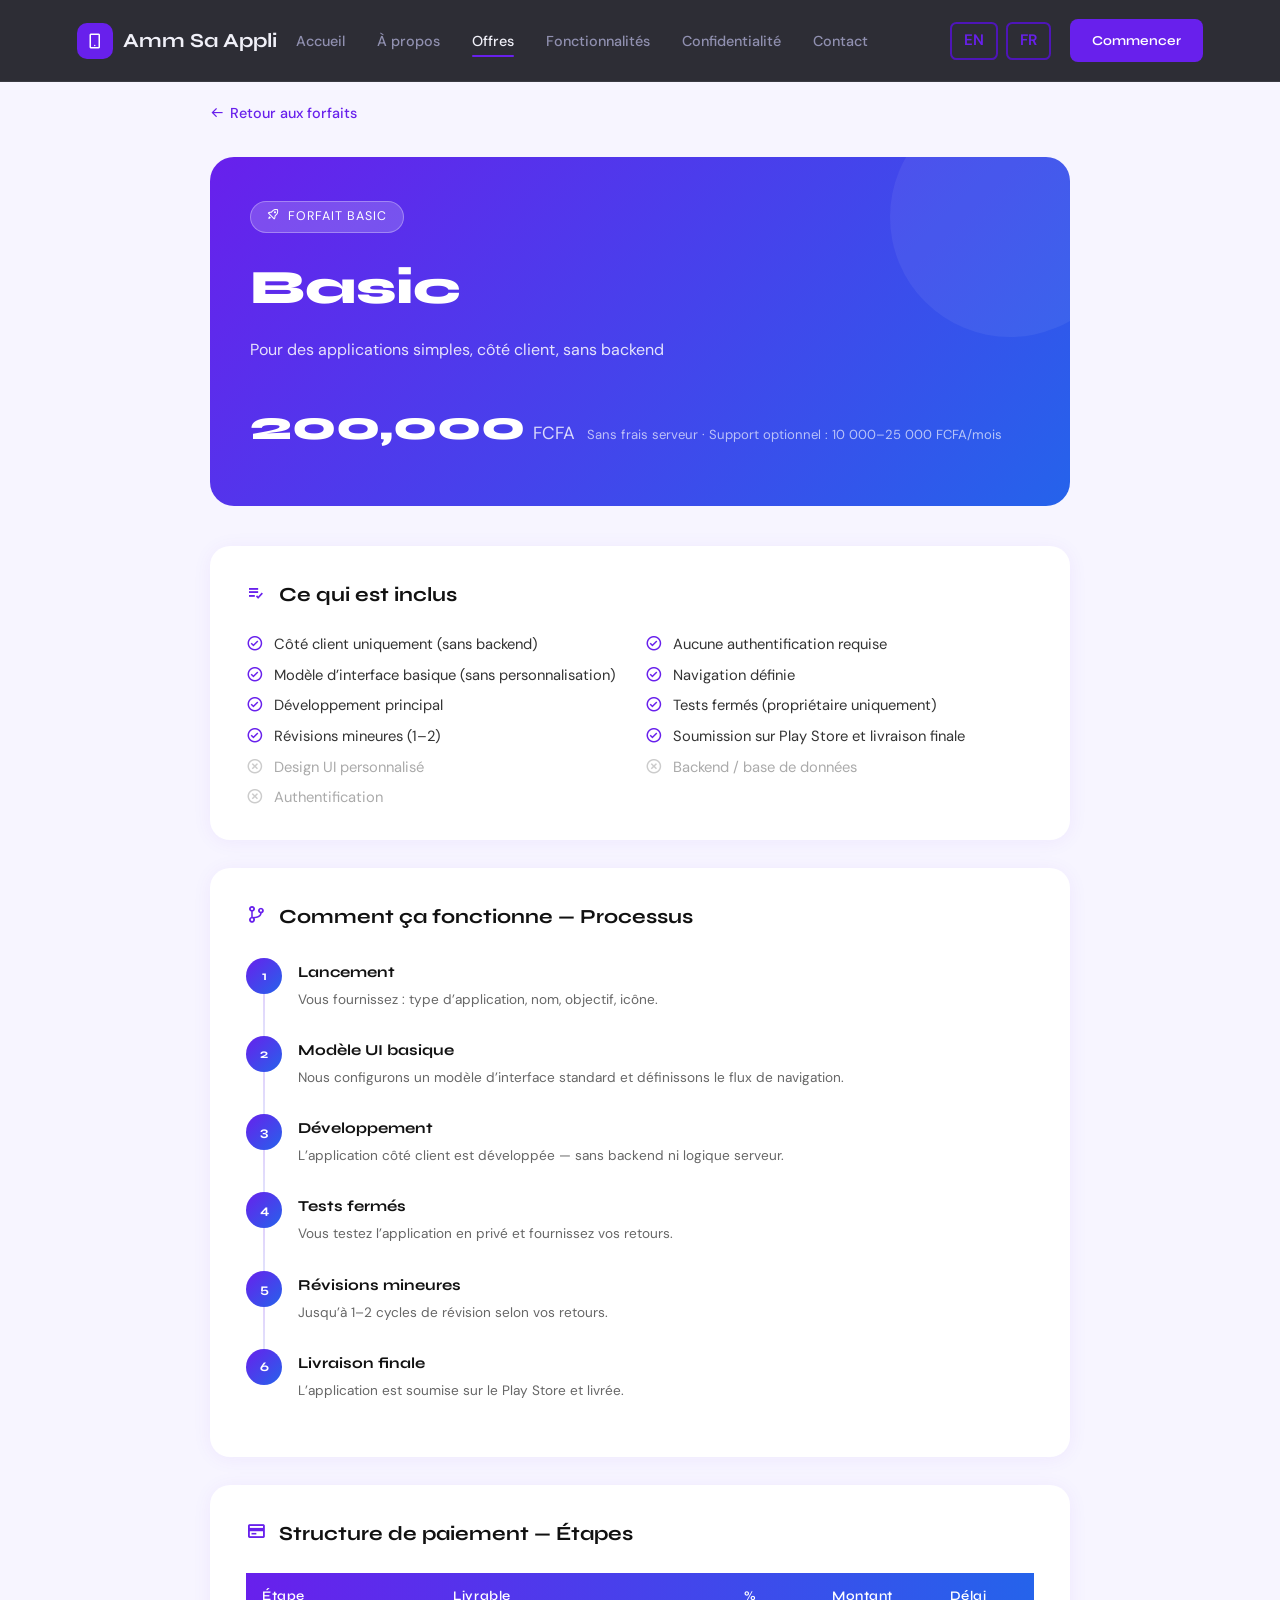
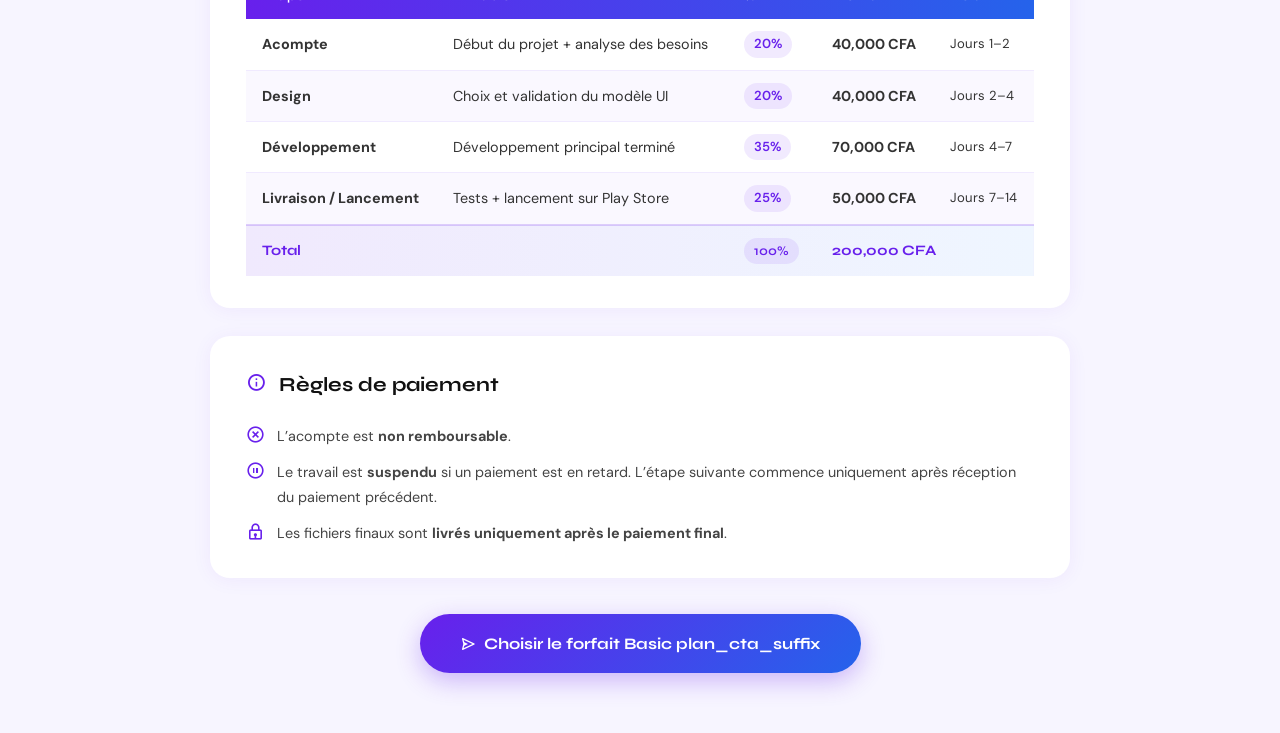
==== plan.html @ fbaacb3e "commit 3" ====
<!DOCTYPE html>
<html lang="fr">
<head>
  <meta charset="UTF-8">
  <meta name="viewport" content="width=device-width, initial-scale=1.0">
  <title>Plan Details — Amm Sa Appli</title>
  <link href="images/logo.ico" rel="icon">
  <link href="https://unpkg.com/boxicons@2.1.4/css/boxicons.min.css" rel="stylesheet">
  <link href="https://fonts.googleapis.com/css2?family=Syne:wght@400;500;600;700;800&family=DM+Sans:ital,wght@0,300;0,400;0,500;1,300&display=swap" rel="stylesheet">
  <link rel="stylesheet" href="css/style.css">
  <style>
    /* ─── PAGE LAYOUT ─── */
    body { background: #f7f5ff; }

    .plan-detail-page {
      min-height: 100vh;
      padding: 100px 20px 60px;
      max-width: 900px;
      margin: 0 auto;
    }

    .back-btn {
      display: inline-flex;
      align-items: center;
      gap: 6px;
      font-family: 'DM Sans', sans-serif;
      font-size: 0.9rem;
      color: #6820EC;
      text-decoration: none;
      margin-bottom: 32px;
      font-weight: 500;
      transition: gap 0.2s;
    }
    .back-btn:hover { gap: 10px; }

    .lang-switches {
        display: flex;
        gap: 0.5rem;
        margin-left: 4rem;
    }

    .lang-switches .lang-btn {
        font-size: 0.95rem;
        font-weight: 600;
        padding: 0.25rem 0.75rem;
        border: 2px solid var(--primary-dark);
        color: var(--primary);        /* visible text color */
        border-radius: 0.4rem;
        margin-left: 0;
        text-decoration: none;
        transition: background 0.2s, color 0.2s;
    }

    .lang-switches .lang-btn:hover {
        background-color: var(--primary-dark);
        color: #fff;                        /* white text on hover */
    }

    .lang-switches .lang-btn.active {
        background-color: var(--primary);
        border-color: var(--primary);
        color: #fff;                        /* white text when active */
    }

    /* ─── PLAN HERO ─── */
    .plan-hero {
      background: linear-gradient(135deg, #6820EC 0%, #2563EB 100%);
      border-radius: 24px;
      padding: 44px 40px;
      color: #fff;
      margin-bottom: 40px;
      position: relative;
      overflow: hidden;
    }
    .plan-hero::before {
      content: '';
      position: absolute;
      top: -60px; right: -60px;
      width: 240px; height: 240px;
      border-radius: 50%;
      background: rgba(255,255,255,0.06);
    }
    .plan-hero-tag {
      display: inline-block;
      background: rgba(255,255,255,0.18);
      border: 1px solid rgba(255,255,255,0.3);
      border-radius: 100px;
      padding: 4px 16px;
      font-size: 0.78rem;
      letter-spacing: 0.08em;
      text-transform: uppercase;
      font-family: 'DM Sans', sans-serif;
      margin-bottom: 14px;
    }
    .plan-hero h1 {
      font-family: 'Syne', sans-serif;
      font-size: clamp(2rem, 5vw, 3rem);
      font-weight: 800;
      margin: 0 0 8px;
    }
    .plan-hero p {
      font-family: 'DM Sans', sans-serif;
      font-size: 1rem;
      opacity: 0.85;
      margin: 0 0 28px;
    }
    .plan-hero-price {
      display: flex;
      align-items: baseline;
      gap: 8px;
    }
    .plan-hero-price .amt {
      font-family: 'Syne', sans-serif;
      font-size: 2.6rem;
      font-weight: 800;
    }
    .plan-hero-price .cur { font-size: 1.1rem; opacity: 0.8; }
    .plan-hero-price .sub {
      font-size: 0.82rem;
      opacity: 0.65;
      font-family: 'DM Sans', sans-serif;
      margin-left: 4px;
    }

    /* ─── WHAT'S INCLUDED ─── */
    .section-card {
      background: #fff;
      border-radius: 20px;
      padding: 32px 36px;
      margin-bottom: 28px;
      box-shadow: 0 2px 20px rgba(104,32,236,0.06);
    }
    .section-card h2 {
      font-family: 'Syne', sans-serif;
      font-size: 1.25rem;
      font-weight: 700;
      margin: 0 0 22px;
      color: #111;
    }
    .section-card h2 i {
      margin-right: 8px;
      color: #6820EC;
    }

    .features-list {
      list-style: none;
      padding: 0; margin: 0;
      display: grid;
      grid-template-columns: 1fr 1fr;
      gap: 10px;
    }
    @media (max-width: 580px) {
      .features-list { grid-template-columns: 1fr; }
      .plan-hero { padding: 30px 22px; }
      .section-card { padding: 24px 20px; }
    }
    .features-list li {
      display: flex;
      align-items: flex-start;
      gap: 10px;
      font-family: 'DM Sans', sans-serif;
      font-size: 0.92rem;
      color: #333;
      line-height: 1.4;
    }
    .features-list li i {
      color: #6820EC;
      font-size: 1.1rem;
      margin-top: 1px;
      flex-shrink: 0;
    }
    .features-list li.muted { color: #aaa; }
    .features-list li.muted i { color: #ccc; }

    /* ─── WORKFLOW STEPS ─── */
    .workflow-steps {
      display: flex;
      flex-direction: column;
      gap: 0;
    }
    .workflow-step {
      display: flex;
      gap: 16px;
      align-items: flex-start;
      position: relative;
    }
    .workflow-step:not(:last-child)::after {
      content: '';
      position: absolute;
      left: 17px;
      top: 38px;
      width: 2px;
      height: calc(100% - 14px);
      background: linear-gradient(to bottom, #6820EC33, #2563EB22);
    }
    .step-dot {
      width: 36px;
      height: 36px;
      border-radius: 50%;
      background: linear-gradient(135deg, #6820EC, #2563EB);
      color: #fff;
      display: flex;
      align-items: center;
      justify-content: center;
      font-family: 'Syne', sans-serif;
      font-weight: 700;
      font-size: 0.82rem;
      flex-shrink: 0;
      margin-top: 2px;
    }
    .step-body {
      padding-bottom: 24px;
    }
    .step-body h4 {
      font-family: 'Syne', sans-serif;
      font-size: 0.95rem;
      font-weight: 700;
      margin: 4px 0 4px;
      color: #111;
    }
    .step-body p {
      font-family: 'DM Sans', sans-serif;
      font-size: 0.85rem;
      color: #666;
      margin: 0;
      line-height: 1.5;
    }

    /* ─── PAYMENT TABLE ─── */
    .milestone-table {
      width: 100%;
      border-collapse: collapse;
      font-family: 'DM Sans', sans-serif;
      font-size: 0.9rem;
    }
    .milestone-table thead tr {
      background: linear-gradient(90deg, #6820EC, #2563EB);
      color: #fff;
    }
    .milestone-table th {
      padding: 12px 16px;
      text-align: left;
      font-family: 'Syne', sans-serif;
      font-weight: 600;
      font-size: 0.82rem;
      letter-spacing: 0.04em;
    }
    .milestone-table td {
      padding: 12px 16px;
      border-bottom: 1px solid #f0eaff;
      color: #333;
      vertical-align: middle;
    }
    .milestone-table tbody tr:last-child td { border-bottom: none; }
    .milestone-table tbody tr:nth-child(even) { background: #faf8ff; }
    .milestone-table tbody tr:hover { background: #f0e9fd; }
    .pct-badge {
      display: inline-block;
      background: #6820EC18;
      color: #6820EC;
      border-radius: 100px;
      padding: 2px 10px;
      font-weight: 600;
      font-size: 0.82rem;
    }
    .amount-cell {
      font-weight: 700;
      color: #111;
    }
    .time-cell {
      color: #888;
      font-size: 0.82rem;
      white-space: nowrap;
    }
    .table-total {
      background: linear-gradient(90deg, #f0e9fd, #eff6ff) !important;
    }
    .table-total td {
      font-weight: 700;
      font-family: 'Syne', sans-serif;
      color: #6820EC;
      border-top: 2px solid #6820EC33;
    }

    /* ─── PAYMENT RULES ─── */
    .rules-list {
      list-style: none;
      padding: 0; margin: 0;
      display: flex;
      flex-direction: column;
      gap: 12px;
    }
    .rules-list li {
      display: flex;
      gap: 12px;
      align-items: flex-start;
      font-family: 'DM Sans', sans-serif;
      font-size: 0.9rem;
      color: #444;
    }
    .rules-list li i {
      color: #6820EC;
      font-size: 1.2rem;
      flex-shrink: 0;
      margin-top: 1px;
    }

    /* ─── CTA ─── */
    .plan-cta {
      text-align: center;
      margin-top: 36px;
    }
    .plan-cta a {
      display: inline-flex;
      align-items: center;
      gap: 8px;
      background: linear-gradient(135deg, #6820EC, #2563EB);
      color: #fff;
      font-family: 'Syne', sans-serif;
      font-weight: 700;
      font-size: 1rem;
      padding: 16px 40px;
      border-radius: 100px;
      text-decoration: none;
      box-shadow: 0 8px 24px rgba(104,32,236,0.3);
      transition: transform 0.2s, box-shadow 0.2s;
    }
    .plan-cta a:hover {
      transform: translateY(-2px);
      box-shadow: 0 12px 32px rgba(104,32,236,0.4);
    }

    /* ─── HEADER (simplified) ─── */
    .header { position: fixed; }
  </style>
</head>
<body>

  <!-- HEADER -->
  <header class="header">
    <a href="index.html#home" class="logo">
        <span class="logo-icon"><i class='bx bx-mobile-alt'></i></span>
        Amm Sa Appli
    </a>
    <nav class="navbar">
        <a href="index.html#home" data-lang="nav_home">Home</a>
        <a href="index.html#about" data-lang="nav_about">About</a>
        <a href="index.html#plans" class="active" data-lang="nav_plans">Plans</a>
        <a href="index.html#features" data-lang="nav_features">Features</a>
        <a href="index.html#policy" data-lang="nav_privacy">Privacy</a>
        <a href="index.html#contact" data-lang="nav_contact">Contact</a>
    </nav>
    <div class="lang-switches">
        <a href="#" class="lang-btn" onclick="changeLanguage('en'); return false;">EN</a>
        <a href="#" class="lang-btn" onclick="changeLanguage('fr'); return false;">FR</a>
    </div>
    <a href="index.html#contact" class="btn-header" data-lang="nav_get_started">Get Started</a>
    <i class='bx bx-menu' id="menu-icon"></i>
    </header>

    <div class="plan-detail-page" id="planPage">
    <!-- Content injected by JS -->
  </div>

  <script src="languages/en.js"></script>
  <script src="languages/fr.js"></script>
  <script src="js/language.js"></script>
  <script src="js/script.js"></script>
  <script>
    function t(key) {
        const lang = localStorage.getItem('lang') || 'fr';
        const map = lang === 'en' ? en : fr;
        return map[key] || key;
    }

    const PLANS = {
        basic: {
        tag: () => t('basic_tag'),
        name: () => t('basic_name'),
        subtitle: () => t('basic_detail_subtitle'),
        price: '200,000', currency: 'FCFA',
        priceNote: () => t('basic_detail_price_note'),
        color1: '#6820EC', color2: '#2563EB', icon: 'bx-rocket',
        included: [
            { key: 'basic_di1', ok: true }, { key: 'basic_di2', ok: true },
            { key: 'basic_di3', ok: true }, { key: 'basic_di4', ok: true },
            { key: 'basic_di5', ok: true }, { key: 'basic_di6', ok: true },
            { key: 'basic_di7', ok: true }, { key: 'basic_di8', ok: true },
            { key: 'basic_di9', ok: false }, { key: 'basic_di10', ok: false },
            { key: 'basic_di11', ok: false },
        ],
        workflow: [
            { labelKey: 'basic_wf1_label', descKey: 'basic_wf1_desc' },
            { labelKey: 'basic_wf2_label', descKey: 'basic_wf2_desc' },
            { labelKey: 'basic_wf3_label', descKey: 'basic_wf3_desc' },
            { labelKey: 'basic_wf4_label', descKey: 'basic_wf4_desc' },
            { labelKey: 'basic_wf5_label', descKey: 'basic_wf5_desc' },
            { labelKey: 'basic_wf6_label', descKey: 'basic_wf6_desc' },
        ],
        milestones: [
            { nameKey: 'basic_ms1_name', delKey: 'basic_ms1_del', pct: '20%', amount: '40,000 CFA', timeKey: 'basic_ms1_time' },
            { nameKey: 'basic_ms2_name', delKey: 'basic_ms2_del', pct: '20%', amount: '40,000 CFA', timeKey: 'basic_ms2_time' },
            { nameKey: 'basic_ms3_name', delKey: 'basic_ms3_del', pct: '35%', amount: '70,000 CFA', timeKey: 'basic_ms3_time' },
            { nameKey: 'basic_ms4_name', delKey: 'basic_ms4_del', pct: '25%', amount: '50,000 CFA', timeKey: 'basic_ms4_time' },
        ],
        total: '200,000 CFA',
        },

        medium: {
        tag: () => t('medium_tag'),
        name: () => t('medium_name'),
        subtitle: () => t('medium_detail_subtitle'),
        price: '600,000', currency: 'FCFA',
        priceNote: () => t('medium_detail_price_note'),
        color1: '#6820EC', color2: '#2563EB', icon: 'bx-diamond',
        included: [
            { key: 'medium_di1', ok: true }, { key: 'medium_di2', ok: true },
            { key: 'medium_di3', ok: true }, { key: 'medium_di4', ok: true },
            { key: 'medium_di5', ok: true }, { key: 'medium_di6', ok: true },
            { key: 'medium_di7', ok: true }, { key: 'medium_di8', ok: true },
            { key: 'medium_di9', ok: true }, { key: 'medium_di10', ok: false },
            { key: 'medium_di11', ok: false },
        ],
        workflow: [
            { labelKey: 'medium_wf1_label', descKey: 'medium_wf1_desc' },
            { labelKey: 'medium_wf2_label', descKey: 'medium_wf2_desc' },
            { labelKey: 'medium_wf3_label', descKey: 'medium_wf3_desc' },
            { labelKey: 'medium_wf4_label', descKey: 'medium_wf4_desc' },
            { labelKey: 'medium_wf5_label', descKey: 'medium_wf5_desc' },
            { labelKey: 'medium_wf6_label', descKey: 'medium_wf6_desc' },
            { labelKey: 'medium_wf7_label', descKey: 'medium_wf7_desc' },
        ],
        milestones: [
            { nameKey: 'medium_ms1_name', delKey: 'medium_ms1_del', pct: '20%', amount: '120,000 CFA', timeKey: 'medium_ms1_time' },
            { nameKey: 'medium_ms2_name', delKey: 'medium_ms2_del', pct: '15%', amount: '90,000 CFA',  timeKey: 'medium_ms2_time' },
            { nameKey: 'medium_ms3_name', delKey: 'medium_ms3_del', pct: '20%', amount: '120,000 CFA', timeKey: 'medium_ms3_time' },
            { nameKey: 'medium_ms4_name', delKey: 'medium_ms4_del', pct: '25%', amount: '150,000 CFA', timeKey: 'medium_ms4_time' },
            { nameKey: 'medium_ms5_name', delKey: 'medium_ms5_del', pct: '10%', amount: '60,000 CFA',  timeKey: 'medium_ms5_time' },
            { nameKey: 'medium_ms6_name', delKey: 'medium_ms6_del', pct: '10%', amount: '60,000 CFA',  timeKey: 'medium_ms6_time' },
        ],
        total: '600,000 CFA',
        },

        pro: {
        tag: () => t('pro_tag'),
        name: () => t('pro_name'),
        subtitle: () => t('pro_detail_subtitle'),
        price: '1,400,000', currency: 'FCFA',
        priceNote: () => t('pro_detail_price_note'),
        color1: '#1a0a3d', color2: '#6820EC', icon: 'bx-crown',
        included: [
            { key: 'pro_di1', ok: true }, { key: 'pro_di2', ok: true },
            { key: 'pro_di3', ok: true }, { key: 'pro_di4', ok: true },
            { key: 'pro_di5', ok: true }, { key: 'pro_di6', ok: true },
            { key: 'pro_di7', ok: true }, { key: 'pro_di8', ok: true },
            { key: 'pro_di9', ok: true }, { key: 'pro_di10', ok: true },
            { key: 'pro_di11', ok: true },
        ],
        workflow: [
            { labelKey: 'pro_wf1_label', descKey: 'pro_wf1_desc' },
            { labelKey: 'pro_wf2_label', descKey: 'pro_wf2_desc' },
            { labelKey: 'pro_wf3_label', descKey: 'pro_wf3_desc' },
            { labelKey: 'pro_wf4_label', descKey: 'pro_wf4_desc' },
            { labelKey: 'pro_wf5_label', descKey: 'pro_wf5_desc' },
            { labelKey: 'pro_wf6_label', descKey: 'pro_wf6_desc' },
            { labelKey: 'pro_wf7_label', descKey: 'pro_wf7_desc' },
            { labelKey: 'pro_wf8_label', descKey: 'pro_wf8_desc' },
        ],
        milestones: [
            { nameKey: 'pro_ms1_name', delKey: 'pro_ms1_del', pct: '20%', amount: '280,000 CFA', timeKey: 'pro_ms1_time' },
            { nameKey: 'pro_ms2_name', delKey: 'pro_ms2_del', pct: '15%', amount: '210,000 CFA', timeKey: 'pro_ms2_time' },
            { nameKey: 'pro_ms3_name', delKey: 'pro_ms3_del', pct: '15%', amount: '210,000 CFA', timeKey: 'pro_ms3_time' },
            { nameKey: 'pro_ms4_name', delKey: 'pro_ms4_del', pct: '20%', amount: '280,000 CFA', timeKey: 'pro_ms4_time' },
            { nameKey: 'pro_ms5_name', delKey: 'pro_ms5_del', pct: '15%', amount: '210,000 CFA', timeKey: 'pro_ms5_time' },
            { nameKey: 'pro_ms6_name', delKey: 'pro_ms6_del', pct: '10%', amount: '140,000 CFA', timeKey: 'pro_ms6_time' },
            { nameKey: 'pro_ms7_name', delKey: 'pro_ms7_del', pct: '5%',  amount: '70,000 CFA',  timeKey: 'pro_ms7_time' },
        ],
        total: '1,400,000 CFA',
        },
    };

    function getPlanFromURL() {
        const params = new URLSearchParams(window.location.search);
        return params.get('plan') || 'basic';
    }

    function renderPlan(planKey) {
        const plan = PLANS[planKey];
        if (!plan) {
        document.getElementById('planPage').innerHTML = '<p>Plan not found. <a href="index.html#plans">Go back</a></p>';
        return;
        }

        const name     = plan.name();
        const tag      = plan.tag();
        const subtitle = plan.subtitle();
        const priceNote = plan.priceNote();
        document.title = `${name} — Amm Sa Appli`;

        const workflowHTML = plan.workflow.map((s, i) => `
        <div class="workflow-step">
            <div class="step-dot">${i + 1}</div>
            <div class="step-body">
            <h4>${t(s.labelKey)}</h4>
            <p>${t(s.descKey)}</p>
            </div>
        </div>
        `).join('');

        const milestonesHTML = plan.milestones.map(m => `
        <tr>
            <td><strong>${t(m.nameKey)}</strong></td>
            <td>${t(m.delKey)}</td>
            <td><span class="pct-badge">${m.pct}</span></td>
            <td class="amount-cell">${m.amount}</td>
            <td class="time-cell">${t(m.timeKey)}</td>
        </tr>
        `).join('');

        const includedHTML = plan.included.map(f => `
        <li class="${f.ok ? '' : 'muted'}">
            <i class='bx ${f.ok ? 'bx-check-circle' : 'bx-x-circle'}'></i>
            ${t(f.key)}
        </li>
        `).join('');

        document.getElementById('planPage').innerHTML = `
        <a href="index.html#plans" class="back-btn">
            <i class='bx bx-arrow-back'></i> ${t('plan_back')}
        </a>

        <div class="plan-hero" style="background: linear-gradient(135deg, ${plan.color1} 0%, ${plan.color2} 100%);">
            <div class="plan-hero-tag"><i class='bx ${plan.icon}'></i> &nbsp;${tag}</div>
            <h1>${name}</h1>
            <p>${subtitle}</p>
            <div class="plan-hero-price">
            <span class="amt">${plan.price}</span>
            <span class="cur">${plan.currency}</span>
            <span class="sub">${priceNote}</span>
            </div>
        </div>

        <div class="section-card">
            <h2><i class='bx bx-list-check'></i> ${t('plan_whats_included')}</h2>
            <ul class="features-list">${includedHTML}</ul>
        </div>

        <div class="section-card">
            <h2><i class='bx bx-git-branch'></i> ${t('plan_workflow_title')}</h2>
            <div class="workflow-steps">${workflowHTML}</div>
        </div>

        <div class="section-card">
            <h2><i class='bx bx-credit-card'></i> ${t('plan_payment_title')}</h2>
            <div style="overflow-x:auto;">
            <table class="milestone-table">
                <thead>
                <tr>
                    <th>${t('plan_th_milestone')}</th>
                    <th>${t('plan_th_deliverable')}</th>
                    <th>%</th>
                    <th>${t('plan_th_amount')}</th>
                    <th>${t('plan_th_timeline')}</th>
                </tr>
                </thead>
                <tbody>
                ${milestonesHTML}
                <tr class="table-total">
                    <td colspan="2"><strong>${t('plan_total')}</strong></td>
                    <td><span class="pct-badge">100%</span></td>
                    <td colspan="2"><strong>${plan.total}</strong></td>
                </tr>
                </tbody>
            </table>
            </div>
        </div>

        <div class="section-card">
            <h2><i class='bx bx-info-circle'></i> ${t('plan_rules_title')}</h2>
            <ul class="rules-list">
            <li><i class='bx bx-x-circle'></i> <span>${t('plan_rule1')}</span></li>
            <li><i class='bx bx-pause-circle'></i> <span>${t('plan_rule2')}</span></li>
            <li><i class='bx bx-lock'></i> <span>${t('plan_rule3')}</span></li>
            </ul>
        </div>

        <div class="plan-cta">
            <a href="index.html#contact">
            <i class='bx bx-send'></i> ${t('plan_cta_prefix')} ${name} ${t('plan_cta_suffix')}
            </a>
        </div>
        `;
    }

    // function getPlanFromURL() {
    //     const params = new URLSearchParams(window.location.search);
    //     return params.get('plan') || 'basic';
    // }

    renderPlan(getPlanFromURL());

    // Re-render when language changes so injected content updates too
    const _origChangeLanguage = window.changeLanguage;
    window.changeLanguage = function(lang) {
        _origChangeLanguage(lang);
        renderPlan(getPlanFromURL());
    };
  </script>
</body>
</html>
---- css/style.css ----
/* ===========================
   ROOT & RESET
=========================== */
*, *::before, *::after { margin: 0; padding: 0; box-sizing: border-box; }

:root {
  --primary: #6820EC;
  --secondary: #2563EB;
  --primary-light: #f0e9fd;
  --secondary-light: #eff6ff;
  --primary-dark: #4e15b8;
  --secondary-dark: #1a4fc9;
  --bg: #0a0a12;
  --bg-card: #12121f;
  --bg-card2: #1a1a2e;
  --text: #f0f0f8;
  --text-muted: #9090b0;
  --border: rgba(255,255,255,0.07);
  --font-display: 'Syne', sans-serif;
  --font-body: 'DM Sans', sans-serif;
  --radius: 16px;
  --radius-sm: 10px;
  --transition: 0.3s ease;
}

html { scroll-behavior: smooth; }

body {
  font-family: var(--font-body);
  background: var(--bg);
  color: var(--text);
  line-height: 1.7;
  overflow-x: hidden;
}

a { text-decoration: none; color: inherit; }
img { max-width: 100%; }

/* ===========================
   SCROLLBAR
=========================== */
::-webkit-scrollbar { width: 6px; }
::-webkit-scrollbar-track { background: var(--bg); }
::-webkit-scrollbar-thumb { background: var(--primary); border-radius: 3px; }

/* ===========================
   REUSABLE
=========================== */
.section-tag {
  display: inline-flex;
  align-items: center;
  gap: 8px;
  font-family: var(--font-display);
  font-size: 12px;
  font-weight: 600;
  letter-spacing: 0.1em;
  text-transform: uppercase;
  color: var(--primary);
  background: var(--primary-light);
  padding: 6px 16px;
  border-radius: 20px;
  margin-bottom: 1.2rem;
}
.section-tag.light { color: #fff; background: rgba(255,255,255,0.15); }

.section-title {
  font-family: var(--font-display);
  font-size: clamp(1.8rem, 4vw, 2.6rem);
  font-weight: 700;
  line-height: 1.2;
  margin-bottom: 1rem;
}

.section-sub {
  font-size: 1.05rem;
  color: var(--text-muted);
  max-width: 600px;
  margin-bottom: 3rem;
}

.gradient-text {
  background: linear-gradient(135deg, var(--primary), var(--secondary));
  -webkit-background-clip: text;
  -webkit-text-fill-color: transparent;
  background-clip: text;
}

.btn-primary {
  display: inline-flex;
  align-items: center;
  gap: 8px;
  background: var(--primary);
  color: #fff;
  font-family: var(--font-display);
  font-size: 0.9rem;
  font-weight: 600;
  padding: 14px 28px;
  border-radius: var(--radius-sm);
  transition: var(--transition);
  border: none;
  cursor: pointer;
}
.btn-primary:hover { background: var(--primary-dark); transform: translateY(-2px); }

.btn-outline {
  display: inline-flex;
  align-items: center;
  gap: 8px;
  background: transparent;
  color: var(--text);
  font-family: var(--font-display);
  font-size: 0.9rem;
  font-weight: 600;
  padding: 13px 28px;
  border-radius: var(--radius-sm);
  border: 1px solid var(--border);
  transition: var(--transition);
  cursor: pointer;
}
.btn-outline:hover { border-color: var(--primary); color: var(--primary); transform: translateY(-2px); }

/* ===========================
   HEADER
=========================== */
.header {
  position: fixed;
  top: 0;
  left: 0;
  width: 100%;
  display: flex;
  align-items: center;
  justify-content: space-between;
  padding: 1.2rem 6%;
  background: rgba(10,10,18,0.85);
  backdrop-filter: blur(20px);
  border-bottom: 1px solid var(--border);
  z-index: 1000;
  transition: var(--transition);
}

.logo {
  font-family: var(--font-display);
  font-size: 1.25rem;
  font-weight: 700;
  color: var(--text);
  display: flex;
  align-items: center;
  gap: 10px;
}

.logo-icon {
  width: 36px;
  height: 36px;
  background: var(--primary);
  border-radius: 10px;
  display: flex;
  align-items: center;
  justify-content: center;
  font-size: 18px;
  color: #fff;
  flex-shrink: 0;
}

.navbar {
  display: flex;
  gap: 2rem;
}

.navbar a {
  font-family: var(--font-body);
  font-size: 0.9rem;
  font-weight: 500;
  color: var(--text-muted);
  transition: var(--transition);
  position: relative;
}

.navbar a::after {
  content: '';
  position: absolute;
  bottom: -4px;
  left: 0;
  width: 0;
  height: 2px;
  background: var(--primary);
  transition: var(--transition);
  border-radius: 2px;
}

.navbar a:hover, .navbar a.active { color: var(--text); }
.navbar a:hover::after, .navbar a.active::after { width: 100%; }

.lang-switches {
    display: flex;
    gap: 0.5rem;
    margin-left: 4rem;
}

.lang-switches .lang-btn {
    font-size: 0.95rem;
    font-weight: 600;
    padding: 0.25rem 0.75rem;
    border: 2px solid var(--primary-dark);
    color: var(--primary);        /* visible text color */
    border-radius: 0.4rem;
    margin-left: 0;
    text-decoration: none;
    transition: background 0.2s, color 0.2s;
}

.lang-switches .lang-btn:hover {
    background-color: var(--primary-dark);
    color: #fff;                        /* white text on hover */
}

.lang-switches .lang-btn.active {
    background-color: var(--primary);
    border-color: var(--primary);
    color: #fff;                        /* white text when active */
}

.btn-header {
  font-family: var(--font-display);
  font-size: 0.85rem;
  font-weight: 600;
  color: #fff;
  background: var(--primary);
  padding: 10px 22px;
  border-radius: 8px;
  transition: var(--transition);
}
.btn-header:hover { background: var(--primary-dark); }

#menu-icon {
  font-size: 1.6rem;
  cursor: pointer;
  display: none;
  color: var(--text);
}

/* ===========================
   HOME
=========================== */
.home {
  min-height: 100vh;
  display: flex;
  align-items: center;
  justify-content: space-between;
  gap: 3rem;
  padding: 10rem 6% 6rem;
  position: relative;
  overflow: hidden;
}

.home-bg-shape {
  position: absolute;
  top: -200px;
  right: -200px;
  width: 700px;
  height: 700px;
  background: radial-gradient(circle, rgba(104,32,236,0.15) 0%, transparent 70%);
  pointer-events: none;
}

.home-bg-shape2 {
  position: absolute;
  bottom: -150px;
  left: -100px;
  width: 500px;
  height: 500px;
  background: radial-gradient(circle, rgba(37,99,235,0.12) 0%, transparent 70%);
  pointer-events: none;
}

.home-content {
  max-width: 580px;
  z-index: 1;
}

.home-tag {
  display: inline-flex;
  align-items: center;
  gap: 6px;
  font-size: 0.82rem;
  font-weight: 500;
  color: #3B6D11;
  background: #eaf3de;
  padding: 6px 14px;
  border-radius: 20px;
  margin-bottom: 1.5rem;
}

.home-content h1 {
  font-family: var(--font-display);
  font-size: clamp(2.2rem, 5vw, 3.4rem);
  font-weight: 800;
  line-height: 1.15;
  margin-bottom: 1.2rem;
}

.home-content p {
  font-size: 1.05rem;
  color: var(--text-muted);
  margin-bottom: 2rem;
  line-height: 1.8;
}

.home-btns {
  display: flex;
  gap: 1rem;
  flex-wrap: wrap;
  margin-bottom: 2.5rem;
}

.home-stats {
  display: flex;
  align-items: center;
  gap: 1.5rem;
}

.stat strong {
  display: block;
  font-family: var(--font-display);
  font-size: 1.5rem;
  font-weight: 700;
  color: var(--text);
}

.stat span {
  font-size: 0.8rem;
  color: var(--text-muted);
}

.stat-divider {
  width: 1px;
  height: 40px;
  background: var(--border);
}

/* PHONE MOCKUP */
.home-img { z-index: 1; flex-shrink: 0; }

.phone-mockup {
  width: 280px;
  background: var(--bg-card);
  border: 1px solid var(--border);
  border-radius: 36px;
  padding: 20px 16px;
  position: relative;
  animation: float 4s ease-in-out infinite;
}

@keyframes float {
  0%, 100% { transform: translateY(0); }
  50% { transform: translateY(-16px); }
}

.phone-screen { padding: 8px 4px; }

.phone-status-bar {
  width: 80px;
  height: 6px;
  background: var(--border);
  border-radius: 3px;
  margin: 0 auto 20px;
}

.phone-app-icon {
  width: 52px;
  height: 52px;
  background: var(--primary);
  border-radius: 14px;
  display: flex;
  align-items: center;
  justify-content: center;
  font-size: 24px;
  color: #fff;
  margin: 0 auto 10px;
}

.phone-app-name {
  text-align: center;
  font-family: var(--font-display);
  font-size: 0.85rem;
  font-weight: 700;
  margin-bottom: 20px;
}

.phone-progress-label {
  font-size: 0.72rem;
  color: var(--text-muted);
  margin-bottom: 6px;
}

.phone-progress-bar {
  width: 100%;
  height: 8px;
  background: rgba(255,255,255,0.08);
  border-radius: 4px;
  overflow: hidden;
  margin-bottom: 4px;
}

.phone-progress-fill {
  width: 78%;
  height: 100%;
  background: linear-gradient(90deg, var(--primary), var(--secondary));
  border-radius: 4px;
  animation: progress-anim 3s ease-in-out infinite alternate;
}

@keyframes progress-anim {
  from { width: 72%; }
  to { width: 84%; }
}

.phone-progress-pct {
  font-family: var(--font-display);
  font-size: 0.75rem;
  font-weight: 700;
  color: var(--primary);
  text-align: right;
  margin-bottom: 16px;
}

.phone-steps { display: flex; flex-direction: column; gap: 8px; }

.phone-step {
  font-size: 0.72rem;
  color: var(--text-muted);
  display: flex;
  align-items: center;
  gap: 8px;
  padding: 7px 10px;
  background: rgba(255,255,255,0.04);
  border-radius: 8px;
  border: 1px solid transparent;
}

.phone-step i { font-size: 14px; }

.phone-step.done {
  color: #639922;
  background: rgba(99, 153, 34, 0.08);
  border-color: rgba(99, 153, 34, 0.2);
}

.phone-step.active {
  color: var(--primary);
  background: rgba(104,32,236,0.08);
  border-color: rgba(104,32,236,0.25);
}

/* ===========================
   ABOUT
=========================== */
.about {
  padding: 7rem 6%;
  text-align: center;
}

.about-grid {
  display: grid;
  grid-template-columns: repeat(auto-fit, minmax(220px, 1fr));
  gap: 1.5rem;
  margin-top: 1rem;
}

.about-card {
  background: var(--bg-card);
  border: 1px solid var(--border);
  border-radius: var(--radius);
  padding: 2rem 1.5rem;
  text-align: left;
  transition: var(--transition);
}

.about-card:hover {
  border-color: rgba(104,32,236,0.3);
  transform: translateY(-4px);
}

.about-icon {
  width: 48px;
  height: 48px;
  border-radius: 12px;
  background: var(--primary-light);
  color: var(--primary);
  display: flex;
  align-items: center;
  justify-content: center;
  font-size: 22px;
  margin-bottom: 1rem;
}

.about-card h3 {
  font-family: var(--font-display);
  font-size: 1rem;
  font-weight: 700;
  margin-bottom: 0.5rem;
  color: var(--text);
}

.about-card p {
  font-size: 0.9rem;
  color: var(--text-muted);
  line-height: 1.7;
}

/* ===========================
   PLANS
=========================== */
.plans {
  padding: 7rem 6%;
  text-align: center;
  position: relative;
  overflow: hidden;
}

.plans-bg {
  position: absolute;
  top: 0; left: 0; right: 0; bottom: 0;
  background: radial-gradient(ellipse at 50% 0%, rgba(104,32,236,0.08) 0%, transparent 60%);
  pointer-events: none;
}

.plans-grid {
  display: grid;
  grid-template-columns: repeat(auto-fit, minmax(280px, 1fr));
  gap: 1.5rem;
  max-width: 1000px;
  margin: 0 auto;
}

.plan-card {
  background: var(--bg-card);
  border: 1px solid var(--border);
  border-radius: var(--radius);
  padding: 2rem;
  text-align: left;
  position: relative;
  transition: var(--transition);
}

.plan-card:hover { transform: translateY(-4px); }

.plan-card.featured {
  border-color: var(--primary);
  background: var(--bg-card2);
}

.plan-badge {
  position: absolute;
  top: -12px;
  left: 50%;
  transform: translateX(-50%);
  background: var(--primary);
  color: #fff;
  font-family: var(--font-display);
  font-size: 0.72rem;
  font-weight: 700;
  padding: 4px 16px;
  border-radius: 20px;
  white-space: nowrap;
}

.plan-header {
  display: flex;
  align-items: center;
  gap: 14px;
  margin-bottom: 1.5rem;
  padding-bottom: 1.5rem;
  border-bottom: 1px solid var(--border);
}

.plan-icon {
  width: 46px;
  height: 46px;
  border-radius: 12px;
  background: var(--primary-light);
  color: var(--primary);
  display: flex;
  align-items: center;
  justify-content: center;
  font-size: 22px;
  flex-shrink: 0;
}

.plan-icon.featured-icon {
  background: var(--primary);
  color: #fff;
}

.plan-icon.pro-icon {
  background: var(--secondary-light);
  color: var(--secondary);
}

.plan-header h3 {
  font-family: var(--font-display);
  font-size: 1.1rem;
  font-weight: 700;
  color: var(--text);
  margin-bottom: 2px;
}

.plan-header p {
  font-size: 0.82rem;
  color: var(--text-muted);
}

.plan-features {
  list-style: none;
  margin-bottom: 1.5rem;
  display: flex;
  flex-direction: column;
  gap: 0.6rem;
}

.plan-features li {
  display: flex;
  align-items: center;
  gap: 10px;
  font-size: 0.88rem;
  color: var(--text);
}

.plan-features li i {
  font-size: 16px;
  color: #639922;
  flex-shrink: 0;
}

.plan-features li.muted { color: var(--text-muted); }
.plan-features li.muted i { color: var(--text-muted); }

.btn-plan {
  display: block;
  text-align: center;
  font-family: var(--font-display);
  font-size: 0.9rem;
  font-weight: 600;
  padding: 12px;
  border-radius: var(--radius-sm);
  border: 1px solid var(--border);
  color: var(--text);
  transition: var(--transition);
}

.btn-plan:hover { border-color: var(--primary); color: var(--primary); }

.btn-plan.featured-btn {
  background: var(--primary);
  border-color: var(--primary);
  color: #fff;
}
.btn-plan.featured-btn:hover { background: var(--primary-dark); }

/* ===========================
   FEATURES
=========================== */
.features {
  padding: 7rem 6%;
  text-align: center;
}

.features-grid {
  display: grid;
  grid-template-columns: repeat(auto-fit, minmax(260px, 1fr));
  gap: 1.5rem;
}

.feature-item {
  background: var(--bg-card);
  border: 1px solid var(--border);
  border-radius: var(--radius);
  padding: 2rem 1.5rem;
  text-align: left;
  transition: var(--transition);
  position: relative;
  overflow: hidden;
}

.feature-item::before {
  content: '';
  position: absolute;
  top: 0; left: 0; right: 0;
  height: 3px;
  background: linear-gradient(90deg, var(--primary), var(--secondary));
  transform: scaleX(0);
  transition: var(--transition);
  transform-origin: left;
}

.feature-item:hover { transform: translateY(-4px); border-color: rgba(104,32,236,0.25); }
.feature-item:hover::before { transform: scaleX(1); }

.feature-item > i {
  font-size: 32px;
  color: var(--primary);
  margin-bottom: 1rem;
  display: block;
}

.feature-item h3 {
  font-family: var(--font-display);
  font-size: 1rem;
  font-weight: 700;
  margin-bottom: 0.5rem;
  color: var(--text);
}

.feature-item p {
  font-size: 0.88rem;
  color: var(--text-muted);
  line-height: 1.7;
}

/* ===========================
   POLICY
=========================== */
.policy {
  padding: 7rem 6%;
  background: var(--bg-card);
  border-top: 1px solid var(--border);
  border-bottom: 1px solid var(--border);
}

.policy-inner { max-width: 1100px; margin: 0 auto; }

.policy-grid {
  display: grid;
  grid-template-columns: repeat(auto-fit, minmax(240px, 1fr));
  gap: 1.5rem;
  margin-bottom: 3rem;
}

.policy-block {
  background: var(--bg);
  border: 1px solid var(--border);
  border-radius: var(--radius);
  padding: 1.5rem;
  transition: var(--transition);
}

.policy-block:hover { border-color: rgba(104,32,236,0.3); }

.policy-icon {
  width: 42px;
  height: 42px;
  border-radius: 10px;
  background: var(--primary-light);
  color: var(--primary);
  display: flex;
  align-items: center;
  justify-content: center;
  font-size: 20px;
  margin-bottom: 1rem;
}

.policy-block h3 {
  font-family: var(--font-display);
  font-size: 0.95rem;
  font-weight: 700;
  margin-bottom: 0.5rem;
  color: var(--text);
}

.policy-block p {
  font-size: 0.85rem;
  color: var(--text-muted);
  line-height: 1.75;
}

.policy-block a {
  color: var(--secondary);
  text-decoration: underline;
}

.policy-footer {
  display: flex;
  align-items: center;
  justify-content: space-between;
  gap: 1rem;
  flex-wrap: wrap;
  padding-top: 2rem;
  border-top: 1px solid var(--border);
}

.policy-footer p {
  font-size: 0.9rem;
  color: var(--text-muted);
}

.policy-footer strong { color: var(--text); }

.policy-footer a.btn-outline {
  flex-shrink: 0;
}

/* ===========================
   CONTACT
=========================== */
.contact {
  padding: 7rem 6%;
  text-align: center;
  position: relative;
  overflow: hidden;
}

.contact-bg {
  position: absolute;
  top: 0; left: 0; right: 0; bottom: 0;
  background: radial-gradient(ellipse at 50% 50%, rgba(37,99,235,0.07) 0%, transparent 65%);
  pointer-events: none;
}

.contact .section-title.light,
.contact .section-sub.light { color: var(--text-muted); }
.contact .section-title.light { color: var(--text); }

.contact-box {
  display: grid;
  grid-template-columns: 1fr 1.6fr;
  gap: 3rem;
  max-width: 900px;
  margin: 0 auto;
  text-align: left;
}

.contact-info h3 {
  font-family: var(--font-display);
  font-size: 1.1rem;
  font-weight: 700;
  margin-bottom: 1.5rem;
  color: var(--text);
}

.contact-item {
  display: flex;
  align-items: flex-start;
  gap: 14px;
  margin-bottom: 1.5rem;
}

.contact-item > i {
  font-size: 22px;
  color: var(--primary);
  margin-top: 2px;
  flex-shrink: 0;
}

.contact-item span {
  display: block;
  font-size: 0.75rem;
  color: var(--text-muted);
  margin-bottom: 2px;
  text-transform: uppercase;
  letter-spacing: 0.05em;
}

.contact-item a {
  font-size: 0.9rem;
  color: var(--text);
  transition: var(--transition);
}
.contact-item a:hover { color: var(--primary); }

.contact-form { display: flex; flex-direction: column; gap: 1rem; }

.form-group { display: flex; flex-direction: column; gap: 6px; }

.form-group label {
  font-size: 0.82rem;
  font-weight: 500;
  color: var(--text-muted);
}

.form-group input,
.form-group select,
.form-group textarea {
  background: var(--bg-card);
  border: 1px solid var(--border);
  border-radius: var(--radius-sm);
  padding: 12px 16px;
  color: var(--text);
  font-family: var(--font-body);
  font-size: 0.9rem;
  outline: none;
  transition: var(--transition);
}

.form-group input:focus,
.form-group select:focus,
.form-group textarea:focus { border-color: var(--primary); }

.form-group textarea { resize: vertical; }
.form-group select option { background: var(--bg-card); }

.btn-submit {
  display: inline-flex;
  align-items: center;
  justify-content: center;
  gap: 8px;
  background: var(--primary);
  color: #fff;
  font-family: var(--font-display);
  font-size: 0.95rem;
  font-weight: 600;
  padding: 14px;
  border-radius: var(--radius-sm);
  border: none;
  cursor: pointer;
  transition: var(--transition);
}
.btn-submit:hover { background: var(--primary-dark); transform: translateY(-2px); }

.form-note {
  font-size: 0.78rem;
  color: var(--text-muted);
  display: flex;
  align-items: center;
  gap: 6px;
}

/* ===========================
   FOOTER
=========================== */
.footer {
  padding: 4rem 6% 2rem;
  background: var(--bg-card);
  border-top: 1px solid var(--border);
}

.footer-top {
  display: flex;
  justify-content: space-between;
  gap: 3rem;
  flex-wrap: wrap;
  margin-bottom: 3rem;
}

.footer-brand { max-width: 320px; }

.footer-brand .logo { margin-bottom: 1rem; display: inline-flex; }

.footer-brand p {
  font-size: 0.88rem;
  color: var(--text-muted);
  line-height: 1.7;
  margin-bottom: 1rem;
}

.footer-badge {
  display: inline-flex;
  align-items: center;
  gap: 6px;
  font-size: 0.78rem;
  color: #639922;
  background: rgba(99,153,34,0.1);
  padding: 5px 12px;
  border-radius: 20px;
}

.footer-links {
  display: flex;
  gap: 3rem;
}

.footer-col h4 {
  font-family: var(--font-display);
  font-size: 0.85rem;
  font-weight: 700;
  color: var(--text);
  margin-bottom: 1rem;
  text-transform: uppercase;
  letter-spacing: 0.06em;
}

.footer-col {
  display: flex;
  flex-direction: column;
  gap: 0.5rem;
}

.footer-col a {
  font-size: 0.88rem;
  color: var(--text-muted);
  transition: var(--transition);
}
.footer-col a:hover { color: var(--primary); }

.footer-bottom {
  display: flex;
  align-items: center;
  justify-content: space-between;
  padding-top: 2rem;
  border-top: 1px solid var(--border);
}

.footer-bottom p { font-size: 0.85rem; color: var(--text-muted); }

.back-top {
  width: 40px;
  height: 40px;
  background: var(--primary);
  color: #fff;
  border-radius: 10px;
  display: flex;
  align-items: center;
  justify-content: center;
  font-size: 20px;
  transition: var(--transition);
}
.back-top:hover { background: var(--primary-dark); transform: translateY(-2px); }

/* ===========================
   RESPONSIVE
=========================== */
@media (max-width: 1024px) {
  .home { flex-direction: column; text-align: center; padding-top: 8rem; }
  .home-content { max-width: 100%; }
  .home-btns { justify-content: center; }
  .home-stats { justify-content: center; }
  .contact-box { grid-template-columns: 1fr; }
}

@media (max-width: 768px) {
  .navbar { display: none; position: absolute; top: 100%; left: 0; width: 100%; background: rgba(10,10,18,0.98); flex-direction: column; padding: 1.5rem; gap: 1rem; border-bottom: 1px solid var(--border); }
  .navbar.active { display: flex; }
  .btn-header { display: none; }
  #menu-icon { display: block; }
  .footer-top { flex-direction: column; }
  .footer-links { flex-wrap: wrap; gap: 2rem; }
  .policy-footer { flex-direction: column; align-items: flex-start; }
}

@media (max-width: 480px) {
  .home-content h1 { font-size: 1.9rem; }
  .plans-grid { grid-template-columns: 1fr; }
}

/* ===========================
   SCROLL REVEAL INITIAL
=========================== */
.reveal {
  opacity: 0;
  transform: translateY(30px);
  transition: opacity 0.6s ease, transform 0.6s ease;
}
.reveal.visible { opacity: 1; transform: translateY(0); }
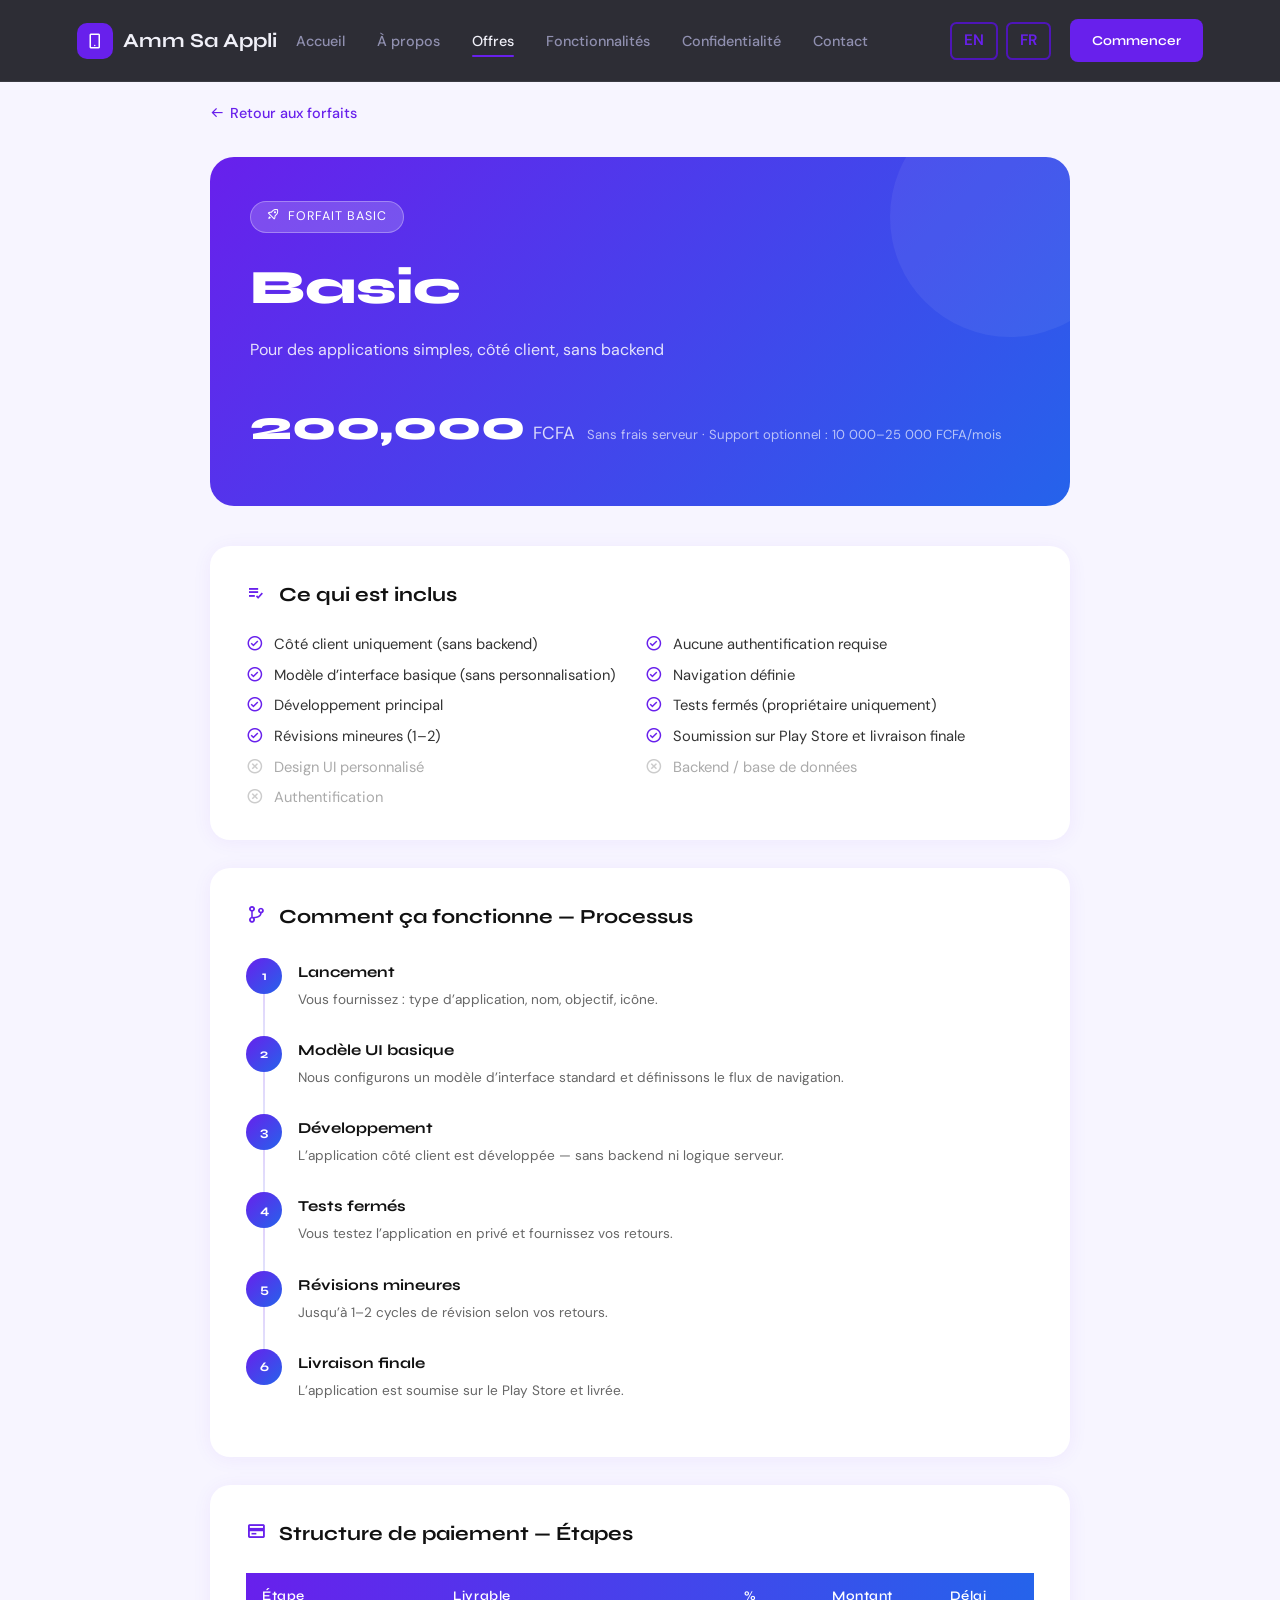
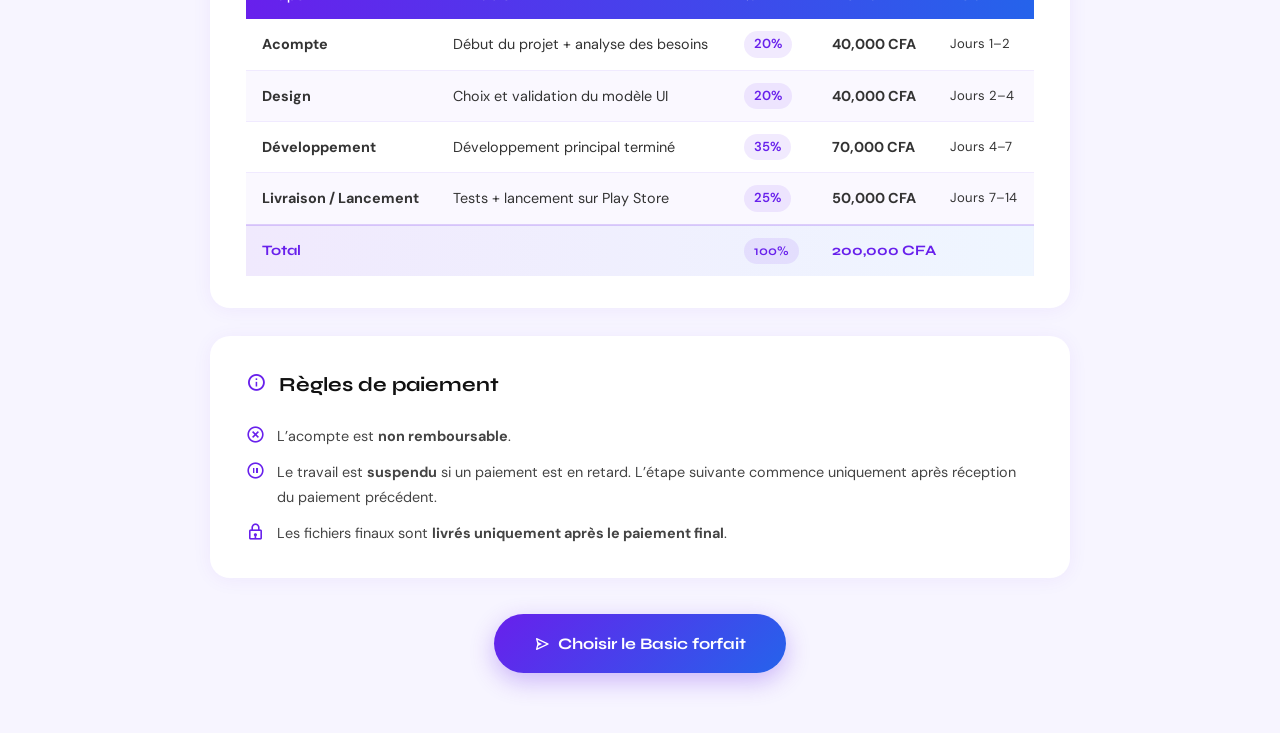
==== commit e785d954: "commit 5" ====
--- a/plan.html
+++ b/plan.html
@@ -592,11 +592,6 @@
         `;
     }
 
-    // function getPlanFromURL() {
-    //     const params = new URLSearchParams(window.location.search);
-    //     return params.get('plan') || 'basic';
-    // }
-
     renderPlan(getPlanFromURL());
 
     // Re-render when language changes so injected content updates too
--- a/css/style.css
+++ b/css/style.css
@@ -796,6 +796,14 @@
 
 .policy-footer a.btn-outline {
   flex-shrink: 0;
+  color: var(--primary-light);
+  border-color: var(--primary);
+}
+
+.policy-footer a.btn-outline:hover {
+  flex-shrink: 0;
+  color: var(--primary);
+  border-color: var(--primary);
 }
 
 /* ===========================
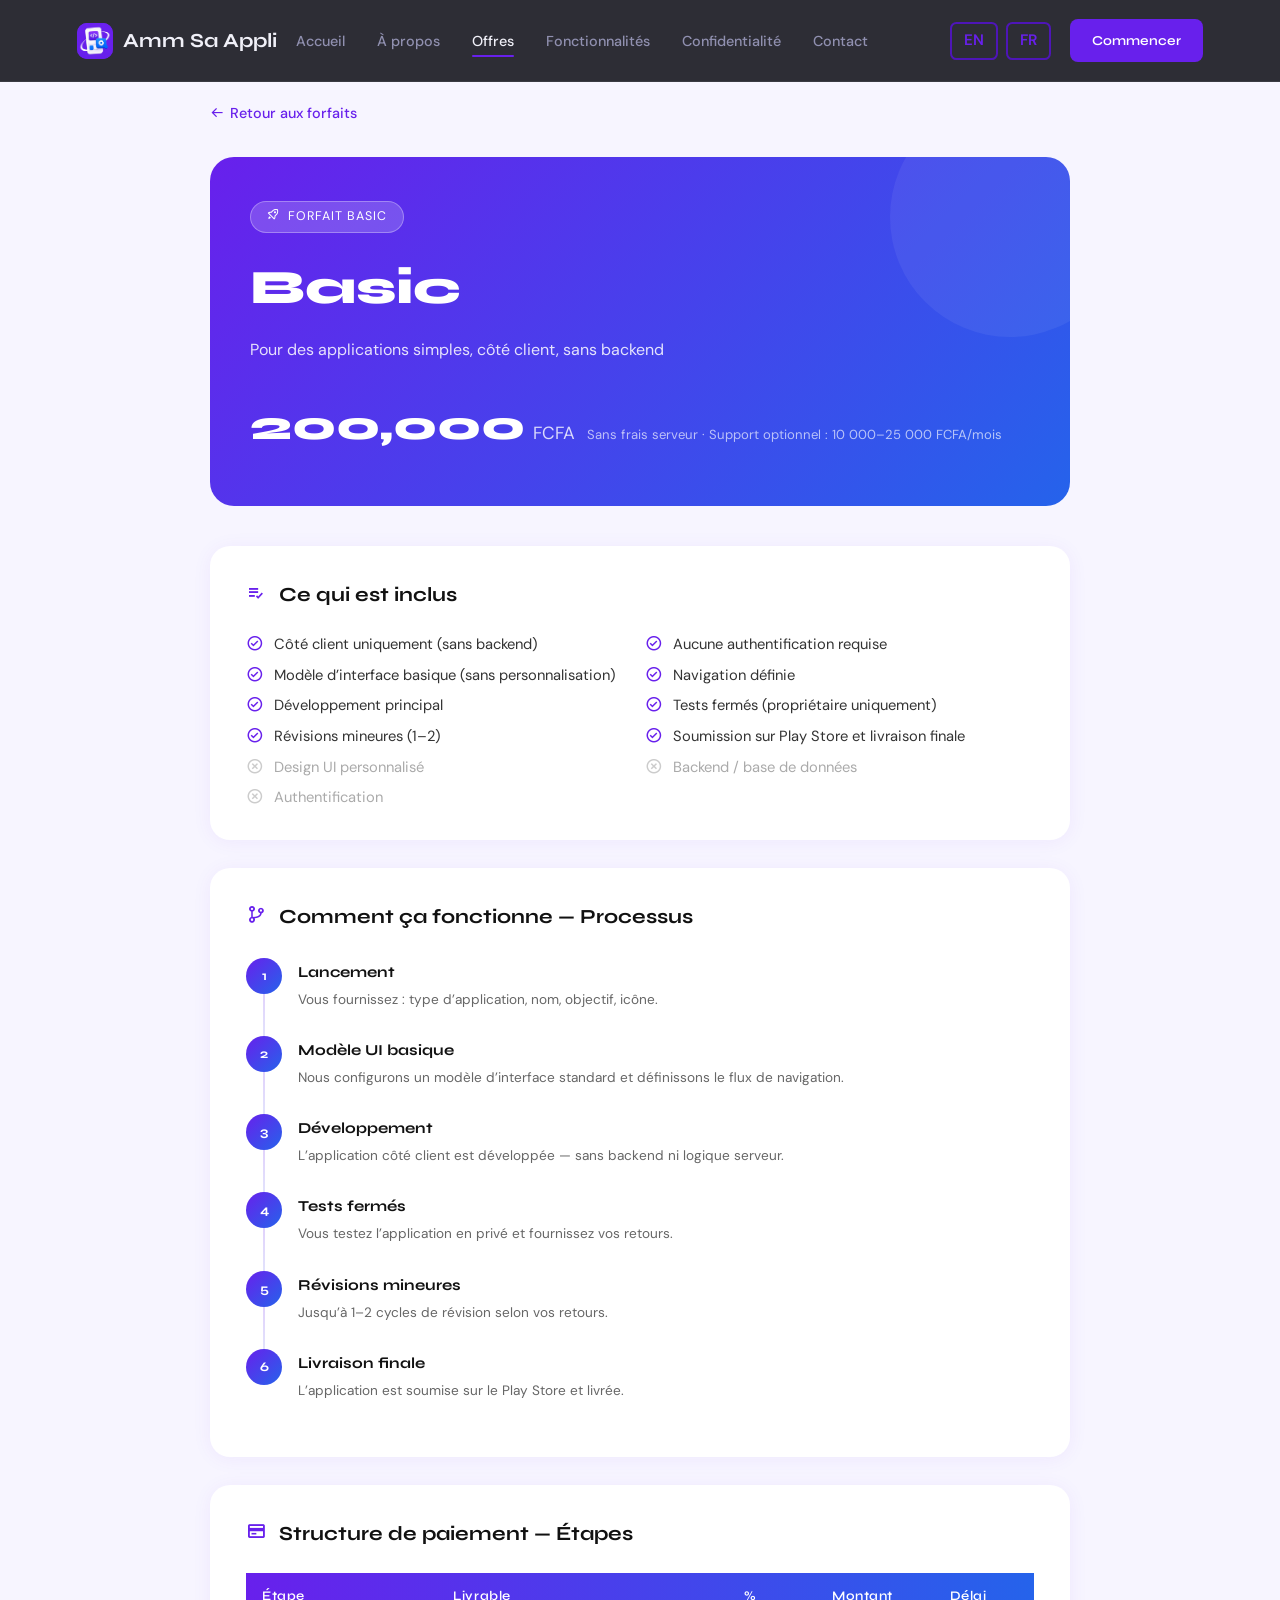
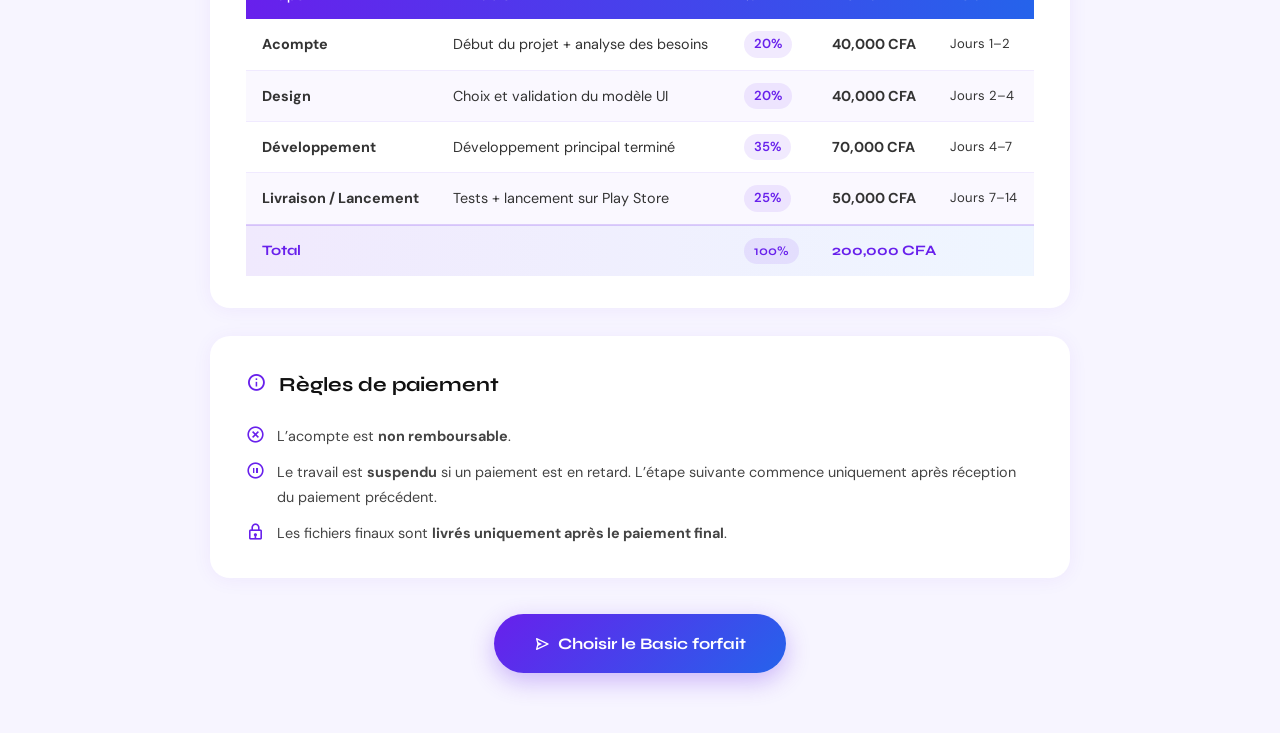
==== commit 053ea9e5: "commit 11" ====
--- a/plan.html
+++ b/plan.html
@@ -339,7 +339,7 @@
   <!-- HEADER -->
   <header class="header">
     <a href="index.html#home" class="logo">
-        <span class="logo-icon"><i class='bx bx-mobile-alt'></i></span>
+        <span class="logo-icon"><img src="images/logo.jpeg" alt="Amm Sa Appli logo" style="width:100%;height:100%;object-fit:cover;border-radius:10px;display:block;"></span>
         Amm Sa Appli
     </a>
     <nav class="navbar">
@@ -354,7 +354,10 @@
         <a href="#" class="lang-btn" onclick="changeLanguage('en'); return false;">EN</a>
         <a href="#" class="lang-btn" onclick="changeLanguage('fr'); return false;">FR</a>
     </div>
-    <a href="index.html#contact" class="btn-header" data-lang="nav_get_started">Get Started</a>
+    <a href="#" class="btn-header" data-lang="nav_get_started"
+      onclick="window.location.href='index.html?plan=' + getPlanFromURL() + '#contact'; return false;">
+      Get Started
+    </a>
     <i class='bx bx-menu' id="menu-icon"></i>
     </header>
 
--- a/css/style.css
+++ b/css/style.css
@@ -634,6 +634,15 @@
 .plan-features li.muted { color: var(--text-muted); }
 .plan-features li.muted i { color: var(--text-muted); }
 
+.price-amount {
+  color: #f0f0f8 !important;
+}
+
+.price-currency,
+.price-note {
+  color: #9090b0 !important;
+}
+
 .btn-plan {
   display: block;
   text-align: center;
@@ -645,6 +654,7 @@
   border: 1px solid var(--border);
   color: var(--text);
   transition: var(--transition);
+  margin-top: 10px;
 }
 
 .btn-plan:hover { border-color: var(--primary); color: var(--primary); }
@@ -1057,3 +1067,33 @@
   transition: opacity 0.6s ease, transform 0.6s ease;
 }
 .reveal.visible { opacity: 1; transform: translateY(0); }
+
+.toast {
+  position: fixed;
+  bottom: 2rem;
+  left: 50%;
+  transform: translateX(-50%) translateY(20px);
+  background: var(--bg-card2);
+  border: 1px solid var(--border);
+  color: var(--text);
+  padding: 14px 24px;
+  border-radius: var(--radius-sm);
+  display: flex;
+  align-items: center;
+  gap: 10px;
+  font-size: 0.9rem;
+  opacity: 0;
+  transition: all 0.3s ease;
+  z-index: 9999;
+  box-shadow: 0 8px 32px rgba(0,0,0,0.4);
+}
+
+.toast-visible {
+  opacity: 1;
+  transform: translateX(-50%) translateY(0);
+}
+
+.toast-success { border-color: #639922; }
+.toast-success i { color: #639922; }
+.toast-error { border-color: #e53e3e; }
+.toast-error i { color: #e53e3e; }
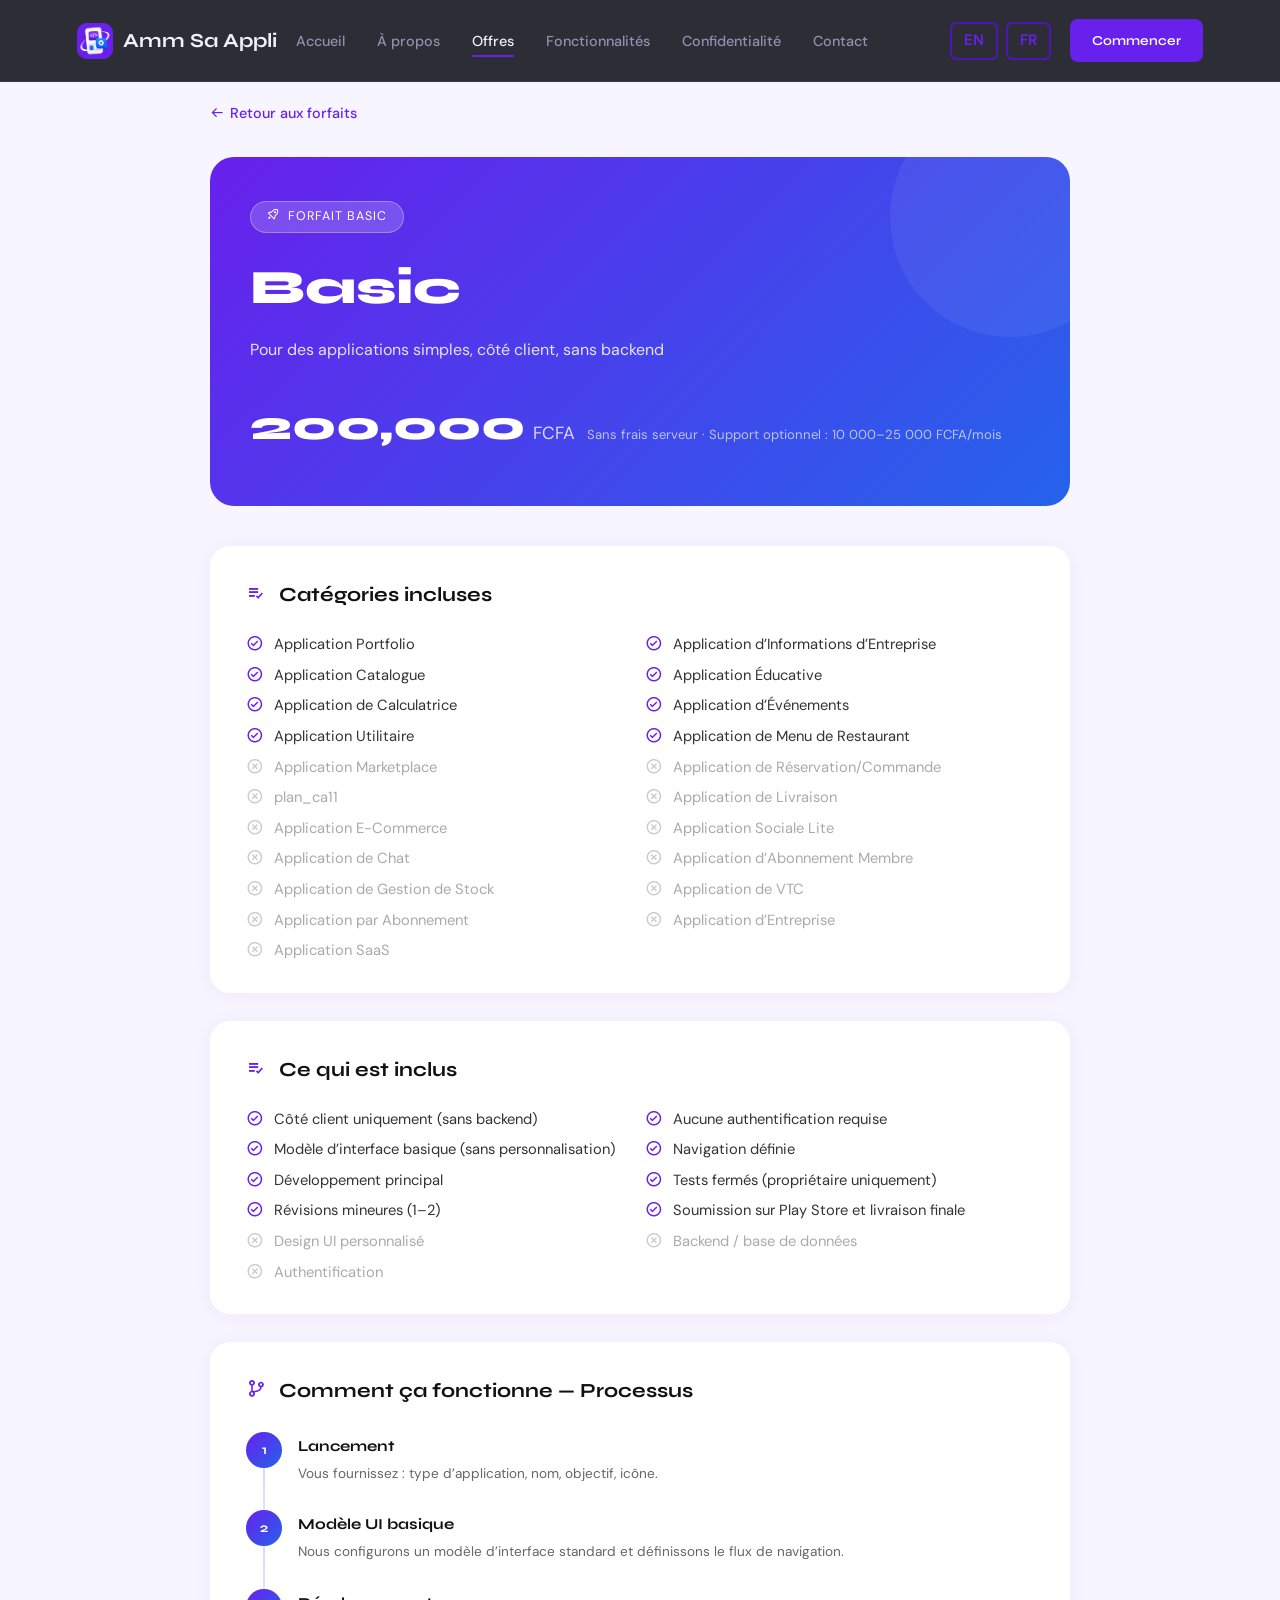
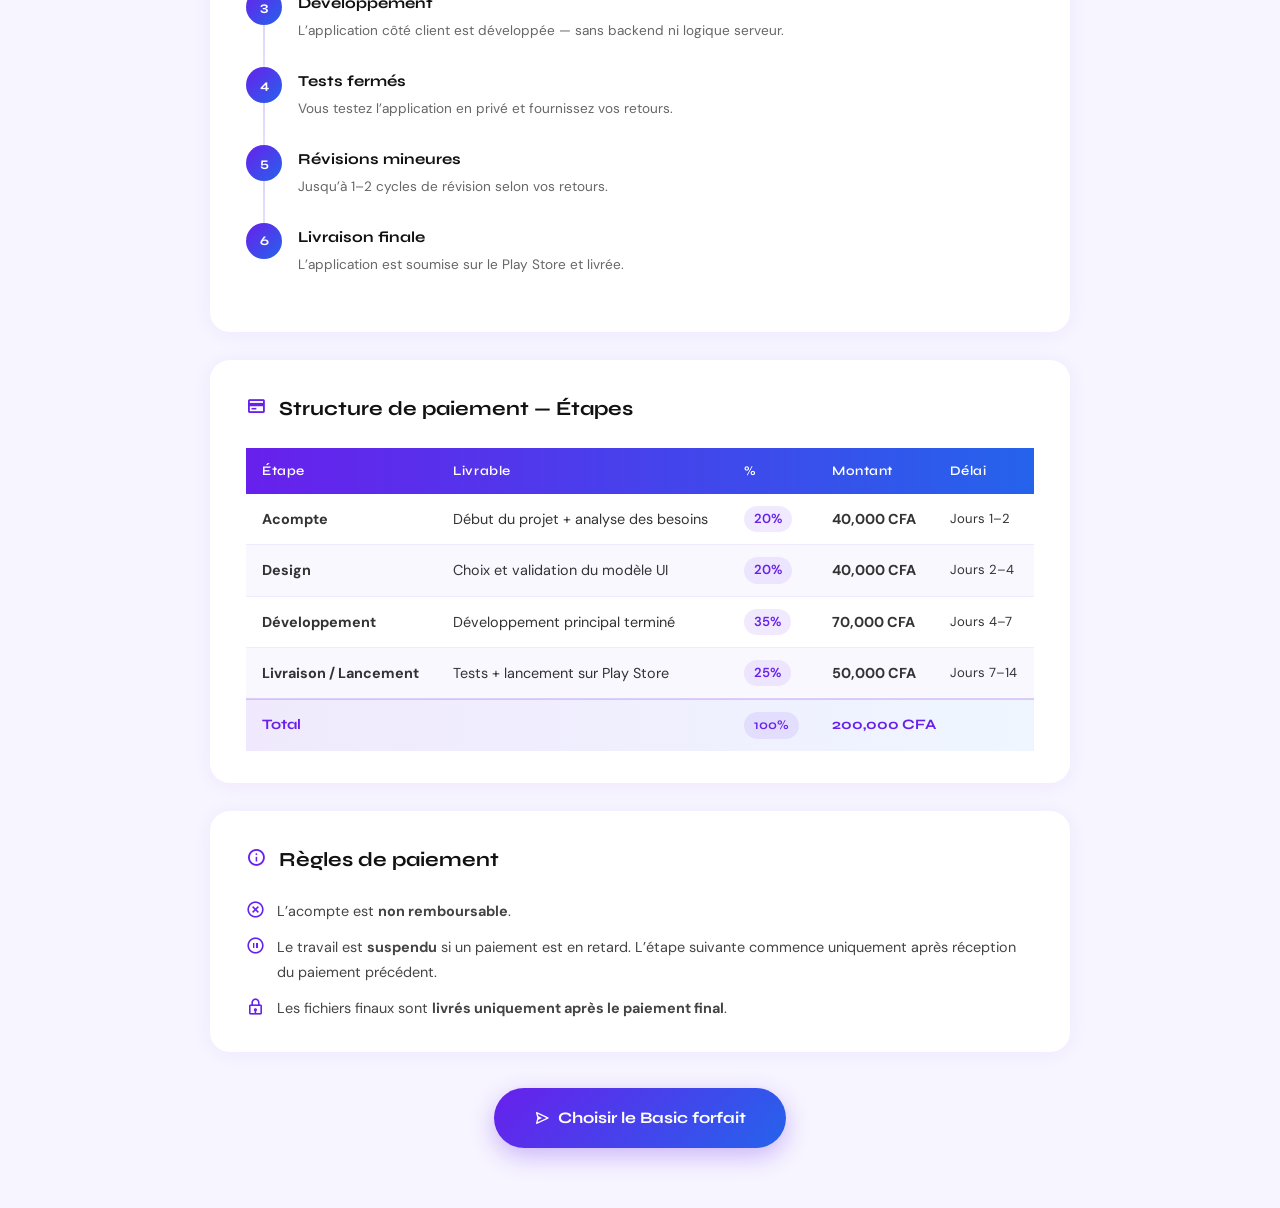
==== commit 8899eaf0: "commit 12" ====
--- a/plan.html
+++ b/plan.html
@@ -384,6 +384,19 @@
         price: '200,000', currency: 'FCFA',
         priceNote: () => t('basic_detail_price_note'),
         color1: '#6820EC', color2: '#2563EB', icon: 'bx-rocket',
+        categories: [
+            { key: 'plan_ca1', ok: true }, { key: 'plan_ca2', ok: true },
+            { key: 'plan_ca3', ok: true }, { key: 'plan_ca4', ok: true },
+            { key: 'plan_ca5', ok: true }, { key: 'plan_ca6', ok: true },
+            { key: 'plan_ca7', ok: true }, { key: 'plan_ca8', ok: true },
+            { key: 'plan_ca9', ok: false }, { key: 'plan_ca10', ok: false },
+            { key: 'plan_ca11', ok: false }, { key: 'plan_ca12', ok: false },
+            { key: 'plan_ca13', ok: false }, { key: 'plan_ca14', ok: false },
+            { key: 'plan_ca15', ok: false }, { key: 'plan_ca16', ok: false },
+            { key: 'plan_ca17', ok: false }, { key: 'plan_ca18', ok: false },
+            { key: 'plan_ca19', ok: false }, { key: 'plan_ca20', ok: false },
+            { key: 'plan_ca21', ok: false },
+        ],
         included: [
             { key: 'basic_di1', ok: true }, { key: 'basic_di2', ok: true },
             { key: 'basic_di3', ok: true }, { key: 'basic_di4', ok: true },
@@ -416,6 +429,19 @@
         price: '600,000', currency: 'FCFA',
         priceNote: () => t('medium_detail_price_note'),
         color1: '#6820EC', color2: '#2563EB', icon: 'bx-diamond',
+        categories: [
+            { key: 'plan_ca1', ok: true }, { key: 'plan_ca2', ok: true },
+            { key: 'plan_ca3', ok: true }, { key: 'plan_ca4', ok: true },
+            { key: 'plan_ca5', ok: true }, { key: 'plan_ca6', ok: true },
+            { key: 'plan_ca7', ok: true }, { key: 'plan_ca8', ok: true },
+            { key: 'plan_ca9', ok: true }, { key: 'plan_ca10', ok: true },
+            { key: 'plan_ca11', ok: true }, { key: 'plan_ca12', ok: true },
+            { key: 'plan_ca13', ok: true }, { key: 'plan_ca14', ok: true },
+            { key: 'plan_ca15', ok: true }, { key: 'plan_ca16', ok: true },
+            { key: 'plan_ca17', ok: true }, { key: 'plan_ca18', ok: false },
+            { key: 'plan_ca19', ok: false }, { key: 'plan_ca20', ok: false },
+            { key: 'plan_ca21', ok: false },
+        ],
         included: [
             { key: 'medium_di1', ok: true }, { key: 'medium_di2', ok: true },
             { key: 'medium_di3', ok: true }, { key: 'medium_di4', ok: true },
@@ -451,6 +477,19 @@
         price: '1,400,000', currency: 'FCFA',
         priceNote: () => t('pro_detail_price_note'),
         color1: '#1a0a3d', color2: '#6820EC', icon: 'bx-crown',
+        categories: [
+            { key: 'plan_ca1', ok: true }, { key: 'plan_ca2', ok: true },
+            { key: 'plan_ca3', ok: true }, { key: 'plan_ca4', ok: true },
+            { key: 'plan_ca5', ok: true }, { key: 'plan_ca6', ok: true },
+            { key: 'plan_ca7', ok: true }, { key: 'plan_ca8', ok: true },
+            { key: 'plan_ca9', ok: true }, { key: 'plan_ca10', ok: true },
+            { key: 'plan_ca11', ok: true }, { key: 'plan_ca12', ok: true },
+            { key: 'plan_ca13', ok: true }, { key: 'plan_ca14', ok: true },
+            { key: 'plan_ca15', ok: true }, { key: 'plan_ca16', ok: true },
+            { key: 'plan_ca17', ok: true }, { key: 'plan_ca18', ok: true },
+            { key: 'plan_ca19', ok: true }, { key: 'plan_ca20', ok: true },
+            { key: 'plan_ca21', ok: true },
+        ],
         included: [
             { key: 'pro_di1', ok: true }, { key: 'pro_di2', ok: true },
             { key: 'pro_di3', ok: true }, { key: 'pro_di4', ok: true },
@@ -520,6 +559,13 @@
         </tr>
         `).join('');
 
+        const categoriesHTML = plan.categories.map(f => `
+        <li class="${f.ok ? '' : 'muted'}">
+            <i class='bx ${f.ok ? 'bx-check-circle' : 'bx-x-circle'}'></i>
+            ${t(f.key)}
+        </li>
+        `).join('');
+
         const includedHTML = plan.included.map(f => `
         <li class="${f.ok ? '' : 'muted'}">
             <i class='bx ${f.ok ? 'bx-check-circle' : 'bx-x-circle'}'></i>
@@ -541,6 +587,11 @@
             <span class="cur">${plan.currency}</span>
             <span class="sub">${priceNote}</span>
             </div>
+        </div>
+
+        <div class="section-card">
+            <h2><i class='bx bx-list-check'></i> ${t('plan_categories_included')}</h2>
+            <ul class="features-list">${categoriesHTML}</ul>
         </div>
 
         <div class="section-card">
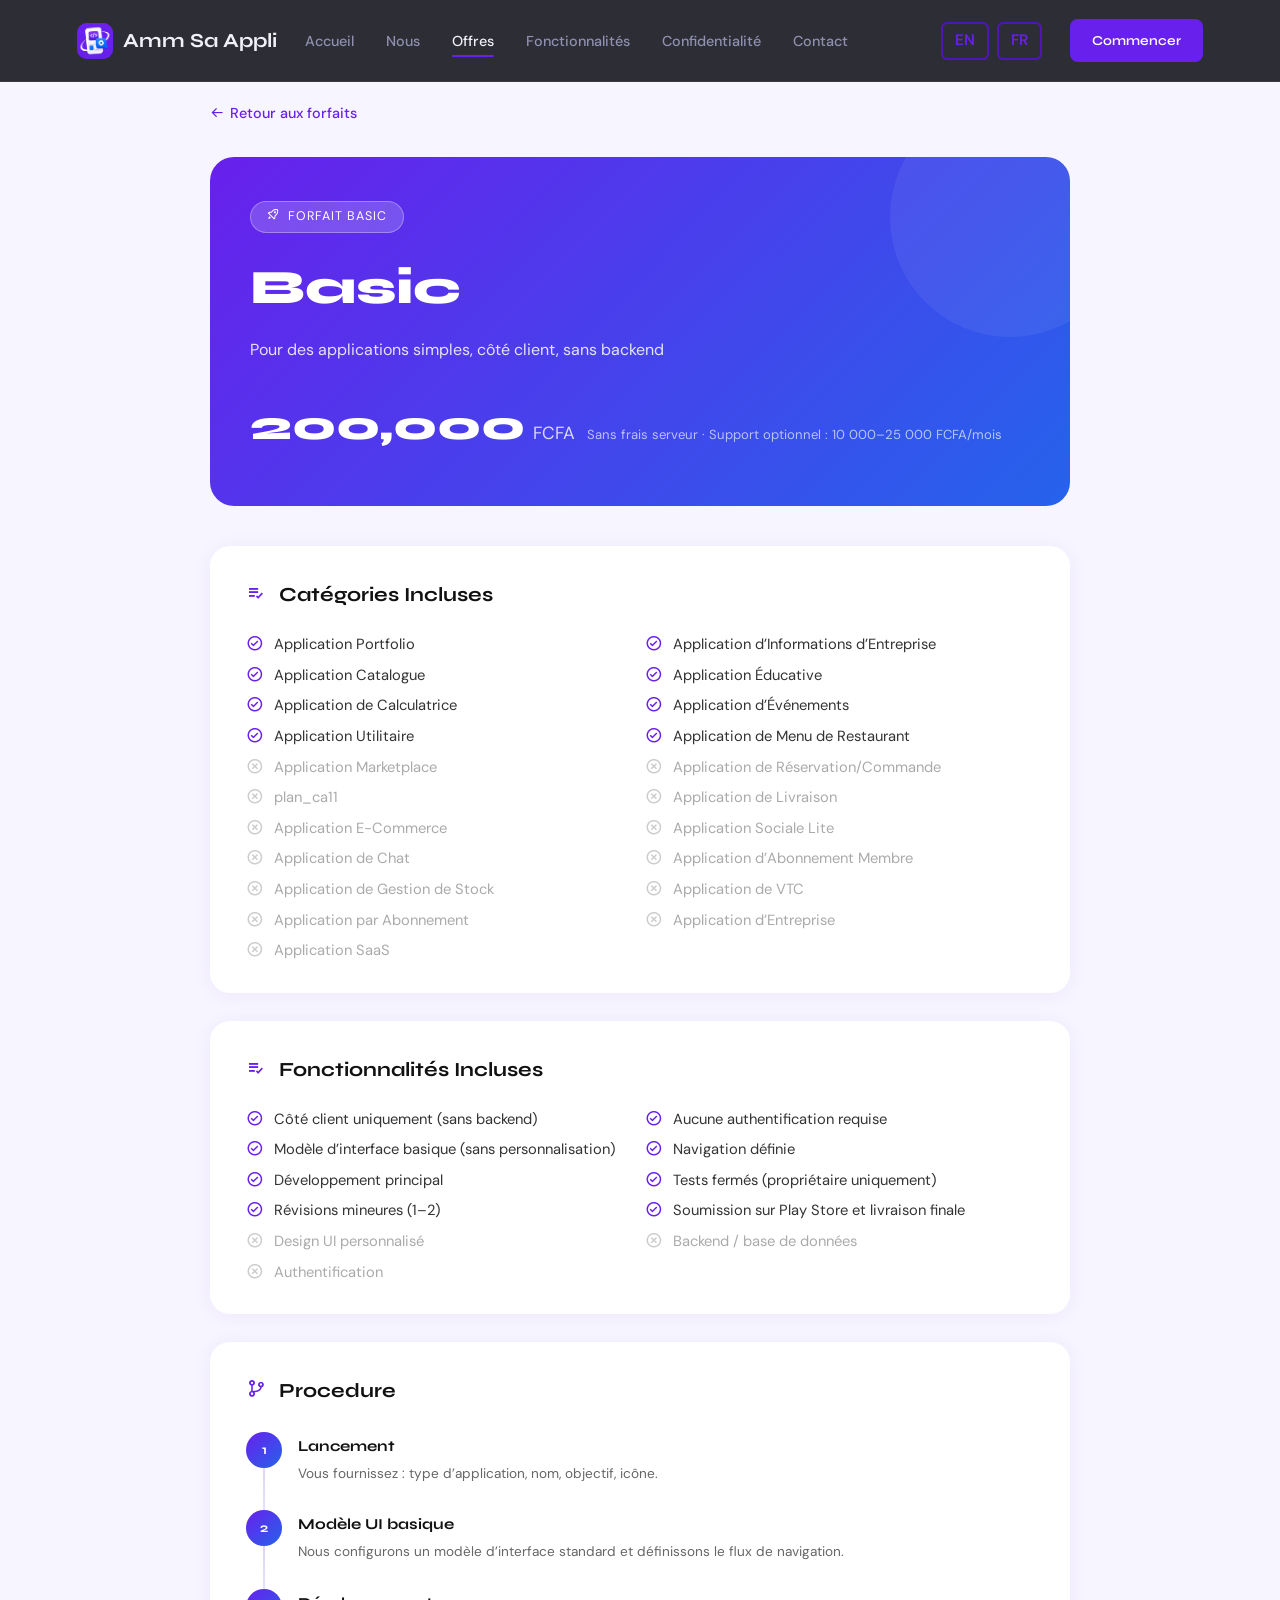
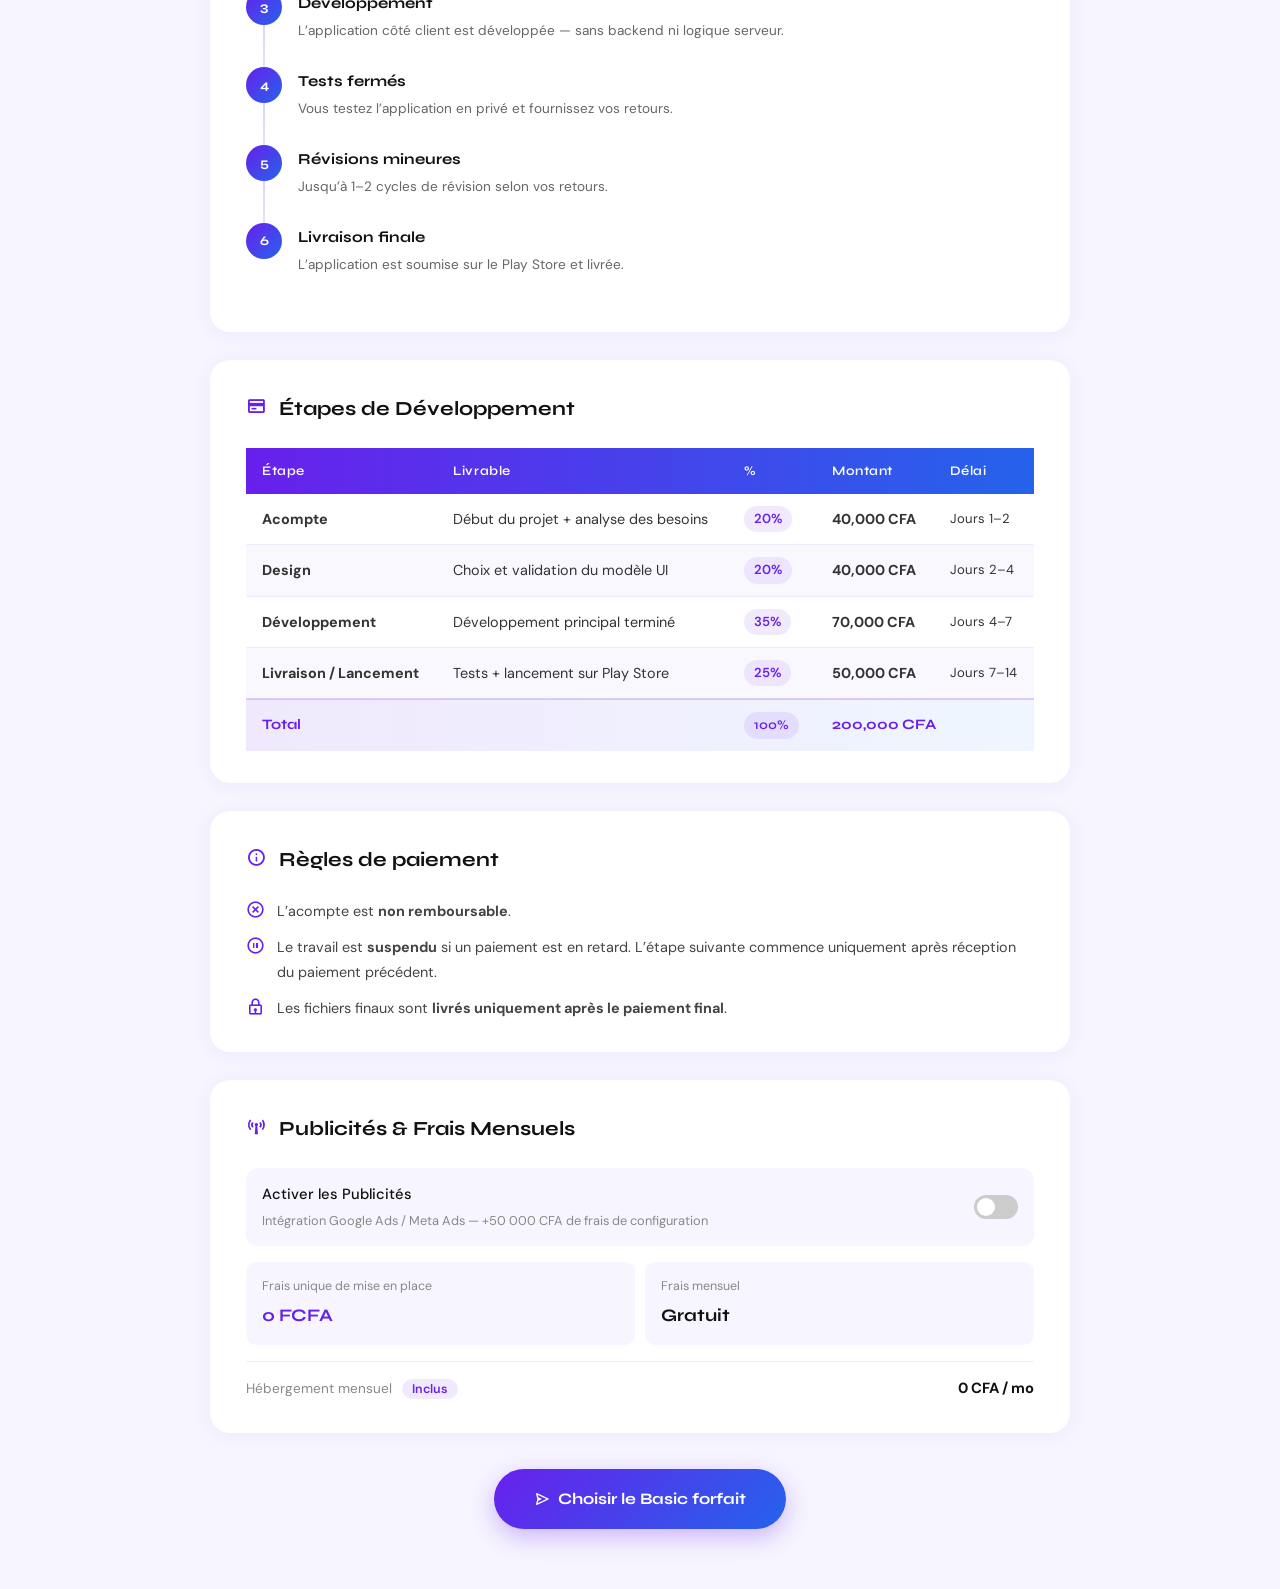
==== commit c1245d3f: "commit 13" ====
--- a/plan.html
+++ b/plan.html
@@ -376,6 +376,13 @@
         return map[key] || key;
     }
 
+    const TRAFFIC_OPTIONS = [
+      { label: '~500',   fee: 35000 },
+      { label: '~1,000', fee: 65000 },
+      { label: '~2,500', fee: 150000 },
+      { label: '~5,000', fee: 280000 },
+    ];
+
     const PLANS = {
         basic: {
         tag: () => t('basic_tag'),
@@ -384,6 +391,8 @@
         price: '200,000', currency: 'FCFA',
         priceNote: () => t('basic_detail_price_note'),
         color1: '#6820EC', color2: '#2563EB', icon: 'bx-rocket',
+        adsSetupFee: 50000,
+        hosting: 0,
         categories: [
             { key: 'plan_ca1', ok: true }, { key: 'plan_ca2', ok: true },
             { key: 'plan_ca3', ok: true }, { key: 'plan_ca4', ok: true },
@@ -429,6 +438,8 @@
         price: '600,000', currency: 'FCFA',
         priceNote: () => t('medium_detail_price_note'),
         color1: '#6820EC', color2: '#2563EB', icon: 'bx-diamond',
+        adsSetupFee: 75000,
+        hosting: 30000,
         categories: [
             { key: 'plan_ca1', ok: true }, { key: 'plan_ca2', ok: true },
             { key: 'plan_ca3', ok: true }, { key: 'plan_ca4', ok: true },
@@ -477,6 +488,8 @@
         price: '1,400,000', currency: 'FCFA',
         priceNote: () => t('pro_detail_price_note'),
         color1: '#1a0a3d', color2: '#6820EC', icon: 'bx-crown',
+        adsSetupFee: 90000,
+        hosting: 100000,
         categories: [
             { key: 'plan_ca1', ok: true }, { key: 'plan_ca2', ok: true },
             { key: 'plan_ca3', ok: true }, { key: 'plan_ca4', ok: true },
@@ -524,6 +537,28 @@
     function getPlanFromURL() {
         const params = new URLSearchParams(window.location.search);
         return params.get('plan') || 'basic';
+    }
+
+    function updateAdsFees(planKey) {
+      const plan = PLANS[planKey];
+      const adsOn = document.getElementById('adsToggle').checked;
+      const trafficRow = document.getElementById('adsTrafficRow');
+      const trafficFee = parseInt(document.getElementById('trafficSelect')?.value || 35000);
+      const slider = document.getElementById('adsSlider');
+      const thumb = document.getElementById('adsThumb');
+
+      trafficRow.style.display = adsOn ? 'block' : 'none';
+      slider.style.background = adsOn ? '#6820EC' : '#ccc';
+      thumb.style.transform = adsOn ? 'translateX(20px)' : 'translateX(0)';
+
+    
+      const setupTotal = adsOn ? plan.adsSetupFee : 0;
+      const monthlyTotal = plan.hosting + (adsOn ? trafficFee : 0);
+
+      document.getElementById('adsTotalSetup').textContent =
+        setupTotal.toLocaleString('fr-FR') + ' ' + plan.currency;
+      document.getElementById('adsTotalMonthly').textContent =
+        monthlyTotal > 0 ? monthlyTotal.toLocaleString('fr-FR') + ' CFA / mo' : t('plan_ads_free');
     }
 
     function renderPlan(planKey) {
@@ -638,6 +673,59 @@
             </ul>
         </div>
 
+        <div class="section-card">
+          <h2><i class='bx bx-broadcast'></i> ${t('plan_ads_title')}</h2>
+
+          <div style="display:flex;align-items:center;justify-content:space-between;background:#f7f5ff;border-radius:12px;padding:14px 16px;margin-bottom:16px;">
+            <div>
+              <div style="font-family:'DM Sans',sans-serif;font-size:0.92rem;font-weight:500;color:#111;">${t('plan_ads_toggle_label')}</div>
+              <div style="font-family:'DM Sans',sans-serif;font-size:0.8rem;color:#888;margin-top:3px;">${t('plan_ads_toggle_sub')}</div>
+            </div>
+            <label style="position:relative;width:44px;height:24px;cursor:pointer;display:inline-block;">
+              <input type="checkbox" id="adsToggle" onchange="updateAdsFees('${planKey}')"
+                style="opacity:0;width:0;height:0;position:absolute;">
+              <span id="adsSlider" style="position:absolute;inset:0;background:#ccc;border-radius:24px;transition:0.3s;">
+                <span id="adsThumb" style="position:absolute;height:18px;width:18px;left:3px;bottom:3px;background:#fff;border-radius:50%;transition:0.3s;display:block;"></span>
+              </span>
+            </label>
+          </div>
+
+          <div id="adsTrafficRow" style="display:none;margin-bottom:16px;">
+            <label style="font-family:'DM Sans',sans-serif;font-size:0.85rem;color:#666;display:block;margin-bottom:6px;">${t('plan_ads_traffic_label')}</label>
+            <select id="trafficSelect" onchange="updateAdsFees('${planKey}')"
+              style="width:100%;padding:10px 12px;border-radius:8px;border:1px solid #e0d9ff;font-family:'DM Sans',sans-serif;font-size:0.9rem;background:#fff;color:#333;">
+              ${TRAFFIC_OPTIONS.map(o => `<option value="${o.fee}">${o.label} ${t('plan_ads_users')} — ${o.fee.toLocaleString('fr-FR')} CFA/mo</option>`).join('')}
+            </select>
+          </div>
+
+          <div style="display:grid;grid-template-columns:1fr 1fr;gap:10px;margin-bottom:16px;">
+            <div style="background:#f7f5ff;border-radius:10px;padding:14px 16px;">
+              <div style="font-family:'DM Sans',sans-serif;font-size:0.78rem;color:#888;margin-bottom:4px;">${t('plan_ads_setup_label')}</div>
+              <div id="adsTotalSetup" style="font-family:'Syne',sans-serif;font-size:1.1rem;font-weight:700;color:#6820EC;">
+                0 ${plan.currency}
+              </div>
+            </div>
+            <div style="background:#f7f5ff;border-radius:10px;padding:14px 16px;">
+              <div style="font-family:'DM Sans',sans-serif;font-size:0.78rem;color:#888;margin-bottom:4px;">${t('plan_ads_monthly_label')}</div>
+              <div id="adsTotalMonthly" style="font-family:'Syne',sans-serif;font-size:1.1rem;font-weight:700;color:#111;">
+                ${plan.hosting > 0 ? plan.hosting.toLocaleString('fr-FR') + ' CFA / mo' : t('plan_ads_free')}
+              </div>
+            </div>
+          </div>
+
+          <div style="border-top:1px solid #f0eaff;padding-top:14px;display:flex;align-items:center;justify-content:space-between;">
+            <span style="font-family:'DM Sans',sans-serif;font-size:0.85rem;color:#888;">
+              ${t('plan_ads_hosting_label')}
+              <span style="background:#6820EC18;color:#6820EC;border-radius:100px;padding:2px 10px;font-size:0.78rem;font-weight:600;margin-left:6px;">
+                ${plan.hosting > 0 ? plan.hosting.toLocaleString('fr-FR') + ' CFA/mo' : t('plan_ads_included')}
+              </span>
+            </span>
+            <span style="font-family:'DM Sans',sans-serif;font-size:0.92rem;font-weight:700;color:#111;">
+              ${plan.hosting > 0 ? plan.hosting.toLocaleString('fr-FR') + ' CFA / mo' : '0 CFA / mo'}
+            </span>
+          </div>
+        </div>
+
         <div class="plan-cta">
             <a href="index.html#contact">
             <i class='bx bx-send'></i> ${t('plan_cta_prefix')} ${name} ${t('plan_cta_suffix')}
--- a/css/style.css
+++ b/css/style.css
@@ -508,6 +508,230 @@
 }
 
 /* ===========================
+   PROFIT / ROI ESTIMATOR
+=========================== */
+.profit {
+  padding: 7rem 6%;
+  text-align: center;
+  position: relative;
+  overflow: hidden;
+}
+
+.profit-bg {
+  position: absolute;
+  top: 0; left: 0; right: 0; bottom: 0;
+  background: radial-gradient(ellipse at 80% 50%, rgba(37,99,235,0.07) 0%, transparent 60%);
+  pointer-events: none;
+}
+
+.profit-container {
+  display: grid;
+  grid-template-columns: 1fr 1.4fr;
+  gap: 2.5rem;
+  max-width: 1050px;
+  margin: 0 auto;
+  text-align: left;
+}
+
+@media (max-width: 860px) {
+  .profit-container { grid-template-columns: 1fr; }
+}
+
+/* Inputs panel */
+.profit-inputs {
+  background: var(--bg-card);
+  border: 1px solid var(--border);
+  border-radius: var(--radius);
+  padding: 2rem;
+  display: flex;
+  flex-direction: column;
+  gap: 1.4rem;
+}
+
+.profit-group label {
+  display: block;
+  font-size: 0.8rem;
+  font-weight: 500;
+  color: var(--text-muted);
+  margin-bottom: 0.6rem;
+  text-transform: uppercase;
+  letter-spacing: 0.05em;
+}
+
+/* Plan tabs */
+.profit-plan-tabs {
+  display: flex;
+  gap: 6px;
+}
+
+.profit-tab {
+  flex: 1;
+  padding: 8px 10px;
+  border-radius: 8px;
+  border: 1px solid var(--border);
+  background: transparent;
+  color: var(--text-muted);
+  font-family: var(--font-display);
+  font-size: 0.8rem;
+  font-weight: 600;
+  cursor: pointer;
+  transition: var(--transition);
+}
+
+.profit-tab:hover { border-color: var(--primary); color: var(--primary); }
+
+.profit-tab.active {
+  background: var(--primary);
+  border-color: var(--primary);
+  color: #fff;
+}
+
+/* Sliders */
+.profit-slider-row {
+  display: flex;
+  align-items: center;
+  gap: 12px;
+}
+
+.profit-slider-row input[type="range"] {
+  flex: 1;
+  -webkit-appearance: none;
+  height: 4px;
+  background: var(--border);
+  border-radius: 2px;
+  outline: none;
+  cursor: pointer;
+}
+
+.profit-slider-row input[type="range"]::-webkit-slider-thumb {
+  -webkit-appearance: none;
+  width: 18px;
+  height: 18px;
+  border-radius: 50%;
+  background: var(--primary);
+  cursor: pointer;
+  border: 2px solid var(--bg);
+}
+
+.profit-slider-val {
+  font-family: var(--font-display);
+  font-size: 0.88rem;
+  font-weight: 700;
+  color: var(--primary);
+  min-width: 60px;
+  text-align: right;
+}
+
+/* Ads toggle row */
+.profit-toggle-row {
+  display: flex;
+  align-items: center;
+  justify-content: space-between;
+  background: rgba(255,255,255,0.03);
+  border: 1px solid var(--border);
+  border-radius: 8px;
+  padding: 10px 14px;
+}
+
+.profit-toggle-row span {
+  font-size: 0.82rem;
+  color: var(--text-muted);
+}
+
+.profit-switch { position: relative; display: inline-block; width: 44px; height: 24px; cursor: pointer; }
+.profit-switch input { opacity: 0; width: 0; height: 0; position: absolute; }
+.profit-slider-track {
+  position: absolute; inset: 0;
+  background: var(--border);
+  border-radius: 24px;
+  transition: 0.3s;
+}
+.profit-slider-thumb {
+  position: absolute;
+  height: 18px; width: 18px;
+  left: 3px; bottom: 3px;
+  background: #fff;
+  border-radius: 50%;
+  transition: 0.3s;
+  display: block;
+}
+.profit-switch input:checked ~ .profit-slider-track { background: var(--primary); }
+.profit-switch input:checked ~ .profit-slider-track .profit-slider-thumb { transform: translateX(20px); }
+
+/* Traffic select */
+.profit-group select {
+  width: 100%;
+  background: var(--bg-card);
+  border: 1px solid var(--border);
+  border-radius: 8px;
+  padding: 10px 14px;
+  color: var(--text);
+  font-family: var(--font-body);
+  font-size: 0.88rem;
+  outline: none;
+  cursor: pointer;
+  transition: var(--transition);
+}
+.profit-group select:focus { border-color: var(--primary); }
+.profit-group select option { background: var(--bg-card); }
+
+/* Results panel */
+.profit-results {
+  background: var(--bg-card);
+  border: 1px solid var(--border);
+  border-radius: var(--radius);
+  padding: 2rem;
+  display: flex;
+  flex-direction: column;
+  gap: 1.5rem;
+}
+
+.profit-metrics {
+  display: grid;
+  grid-template-columns: 1fr 1fr;
+  gap: 10px;
+}
+
+.profit-metric {
+  background: var(--bg);
+  border: 1px solid var(--border);
+  border-radius: 10px;
+  padding: 14px 16px;
+  display: flex;
+  flex-direction: column;
+  gap: 6px;
+}
+
+.profit-metric-label {
+  font-size: 0.72rem;
+  color: var(--text-muted);
+  text-transform: uppercase;
+  letter-spacing: 0.05em;
+}
+
+.profit-metric-val {
+  font-family: var(--font-display);
+  font-size: 1.1rem;
+  font-weight: 700;
+  color: var(--text);
+}
+
+.profit-metric-val.positive { color: #639922; }
+.profit-metric-val.negative { color: #e53e3e; }
+
+.profit-chart-wrap {
+  position: relative;
+  width: 100%;
+}
+
+.profit-disclaimer {
+  font-size: 0.75rem;
+  color: var(--text-muted);
+  font-style: italic;
+  text-align: center;
+}
+
+/* ===========================
    PLANS
 =========================== */
 .plans {
